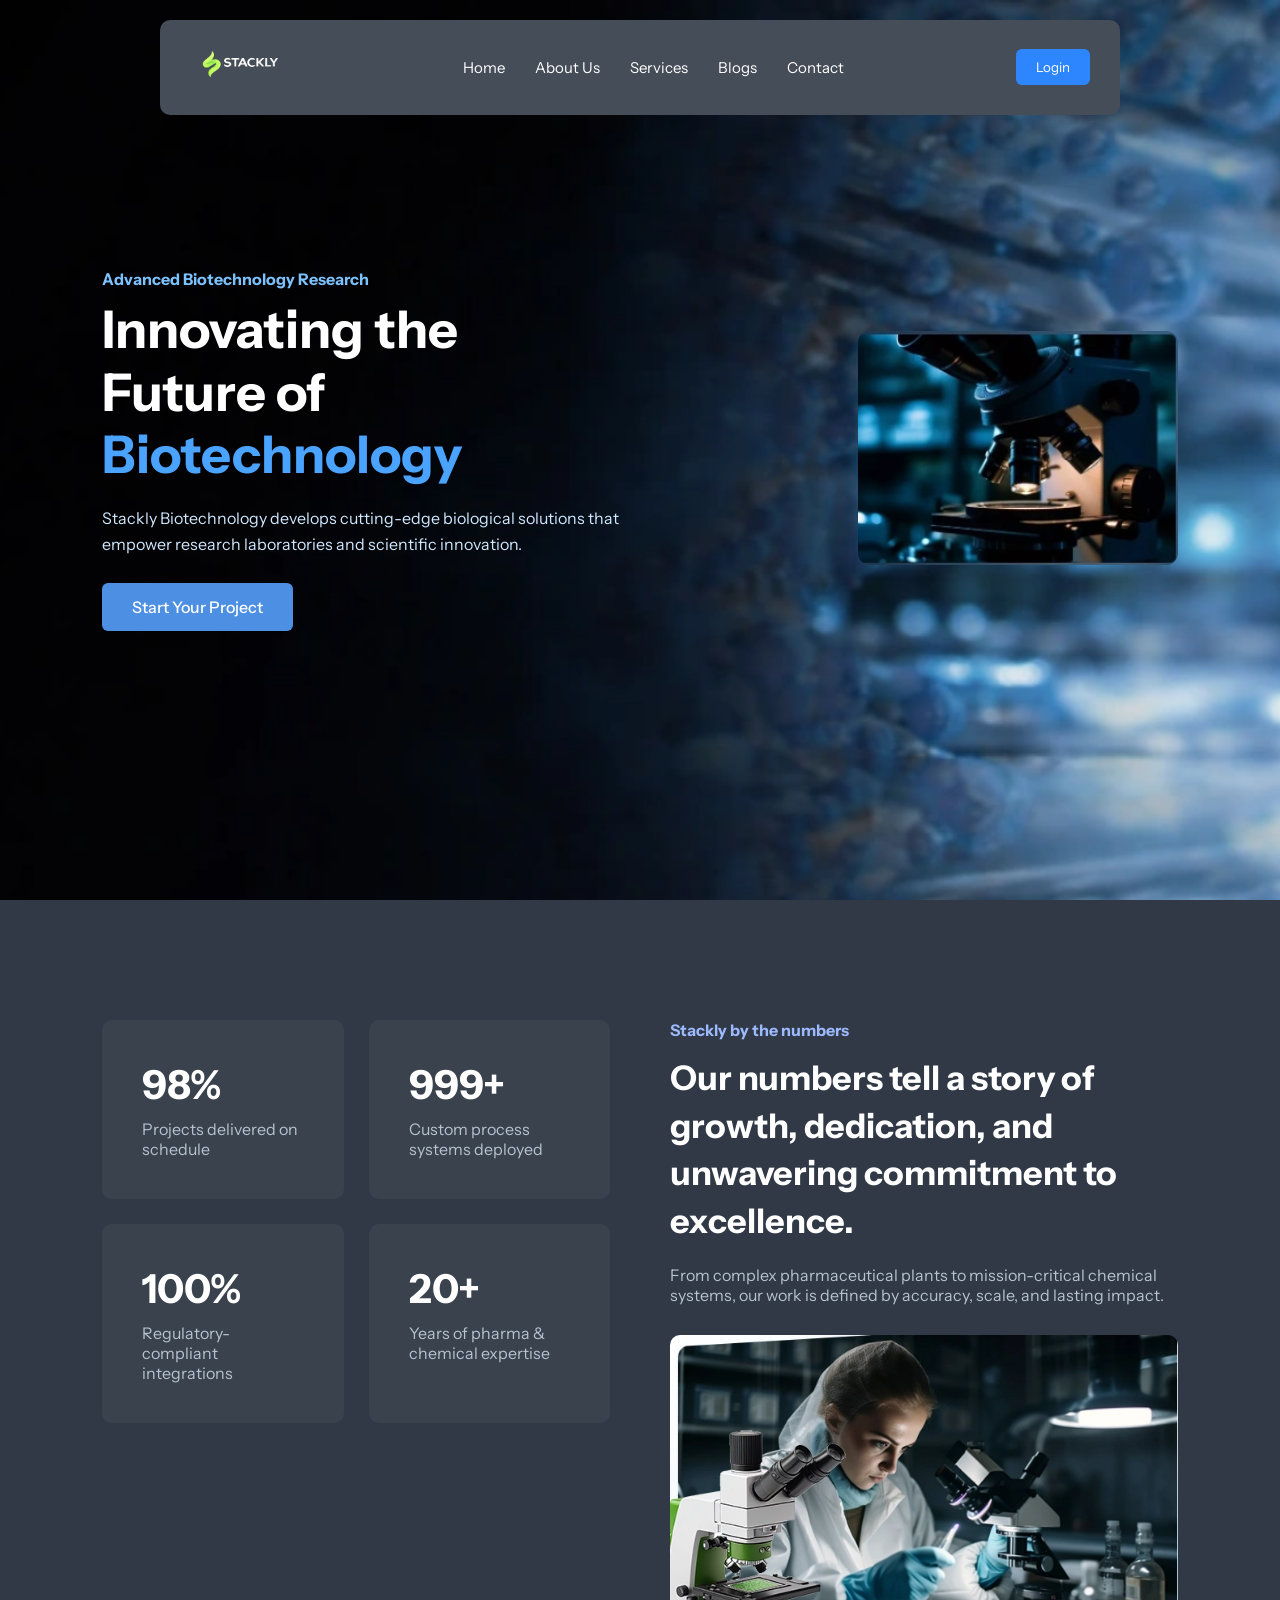
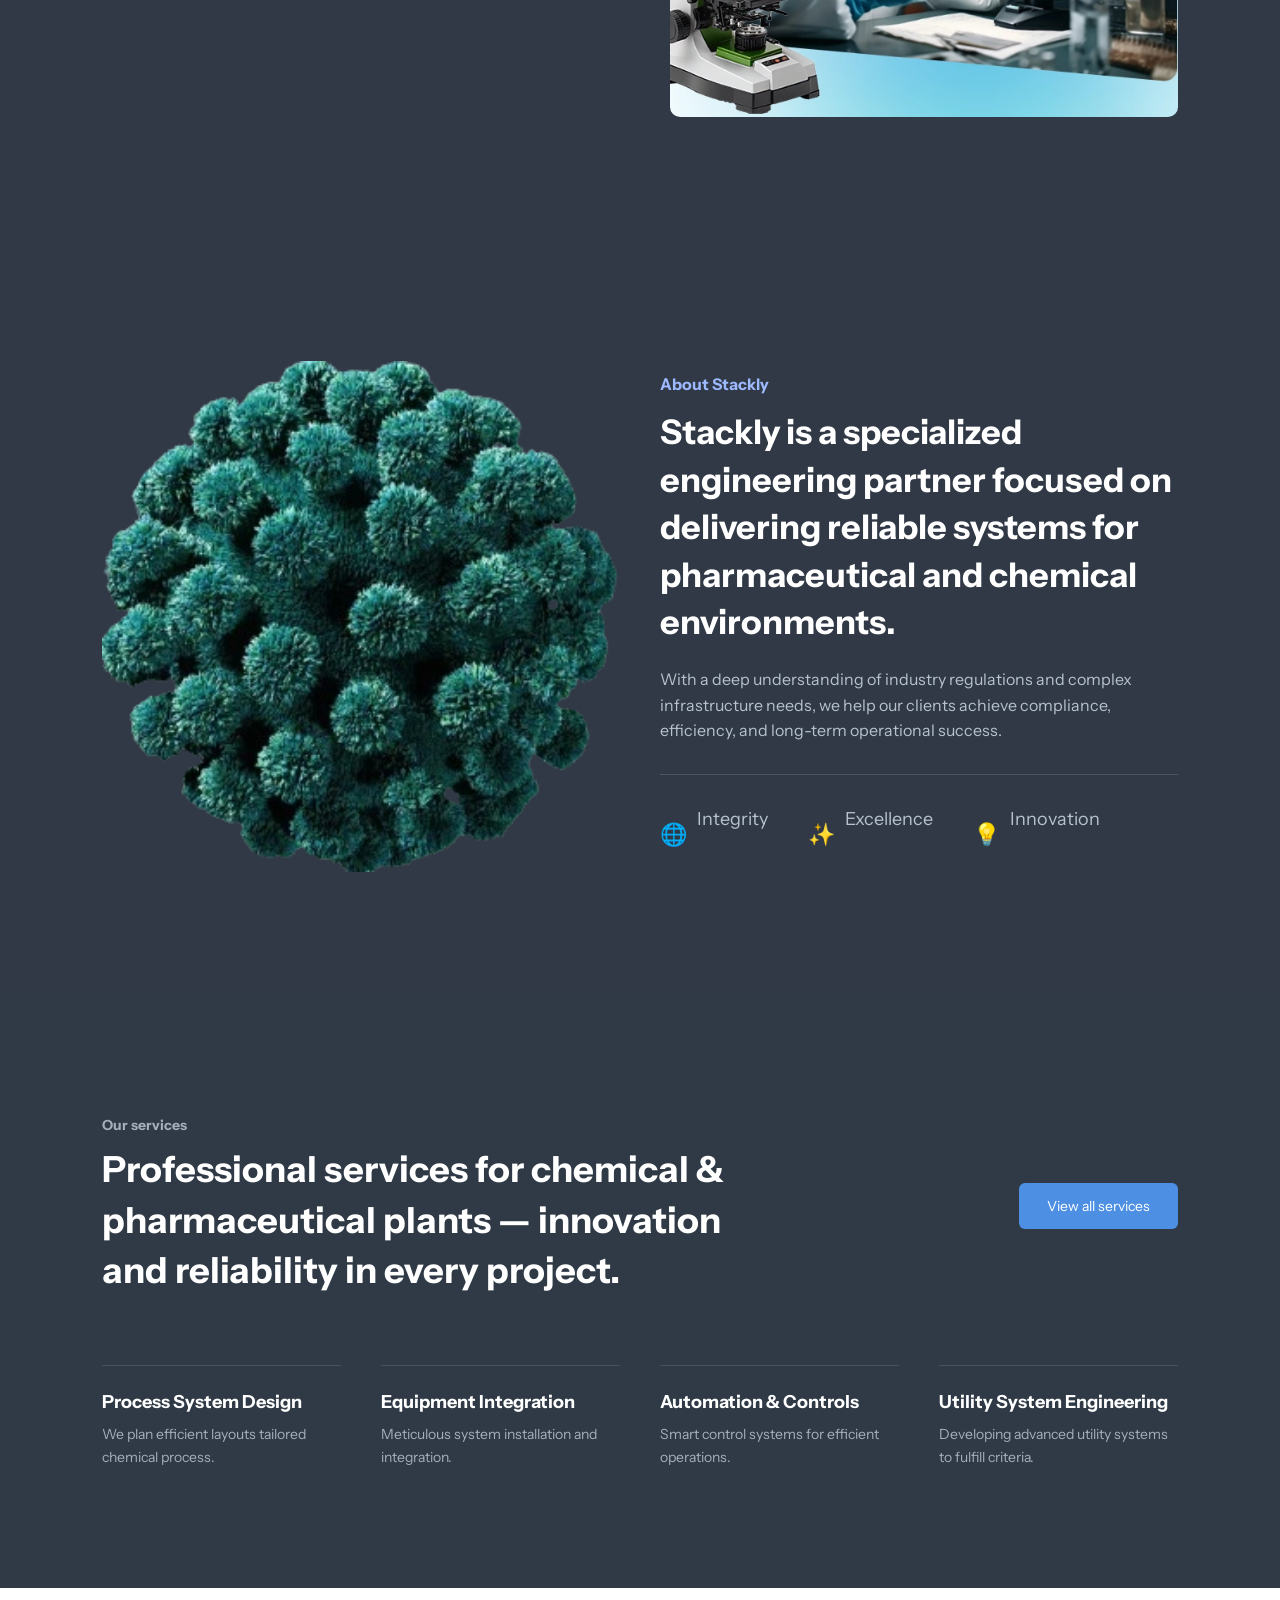
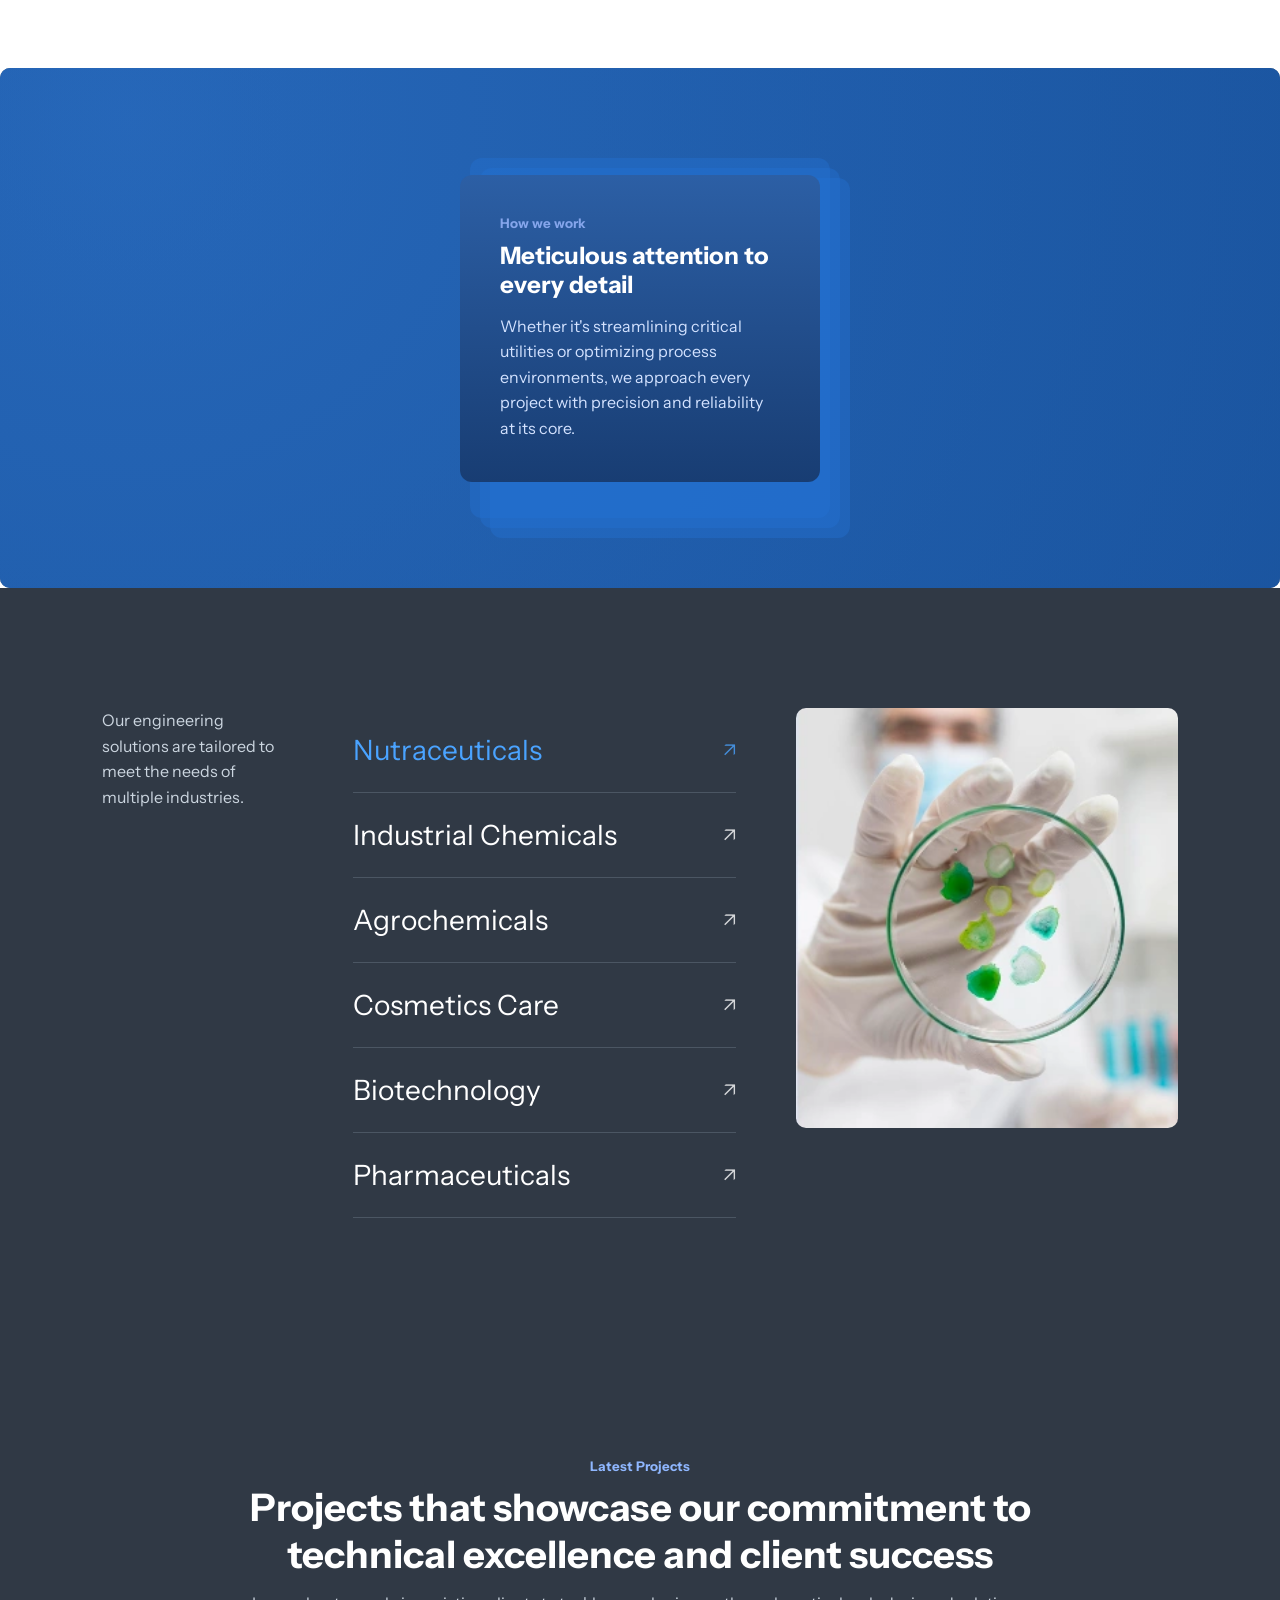
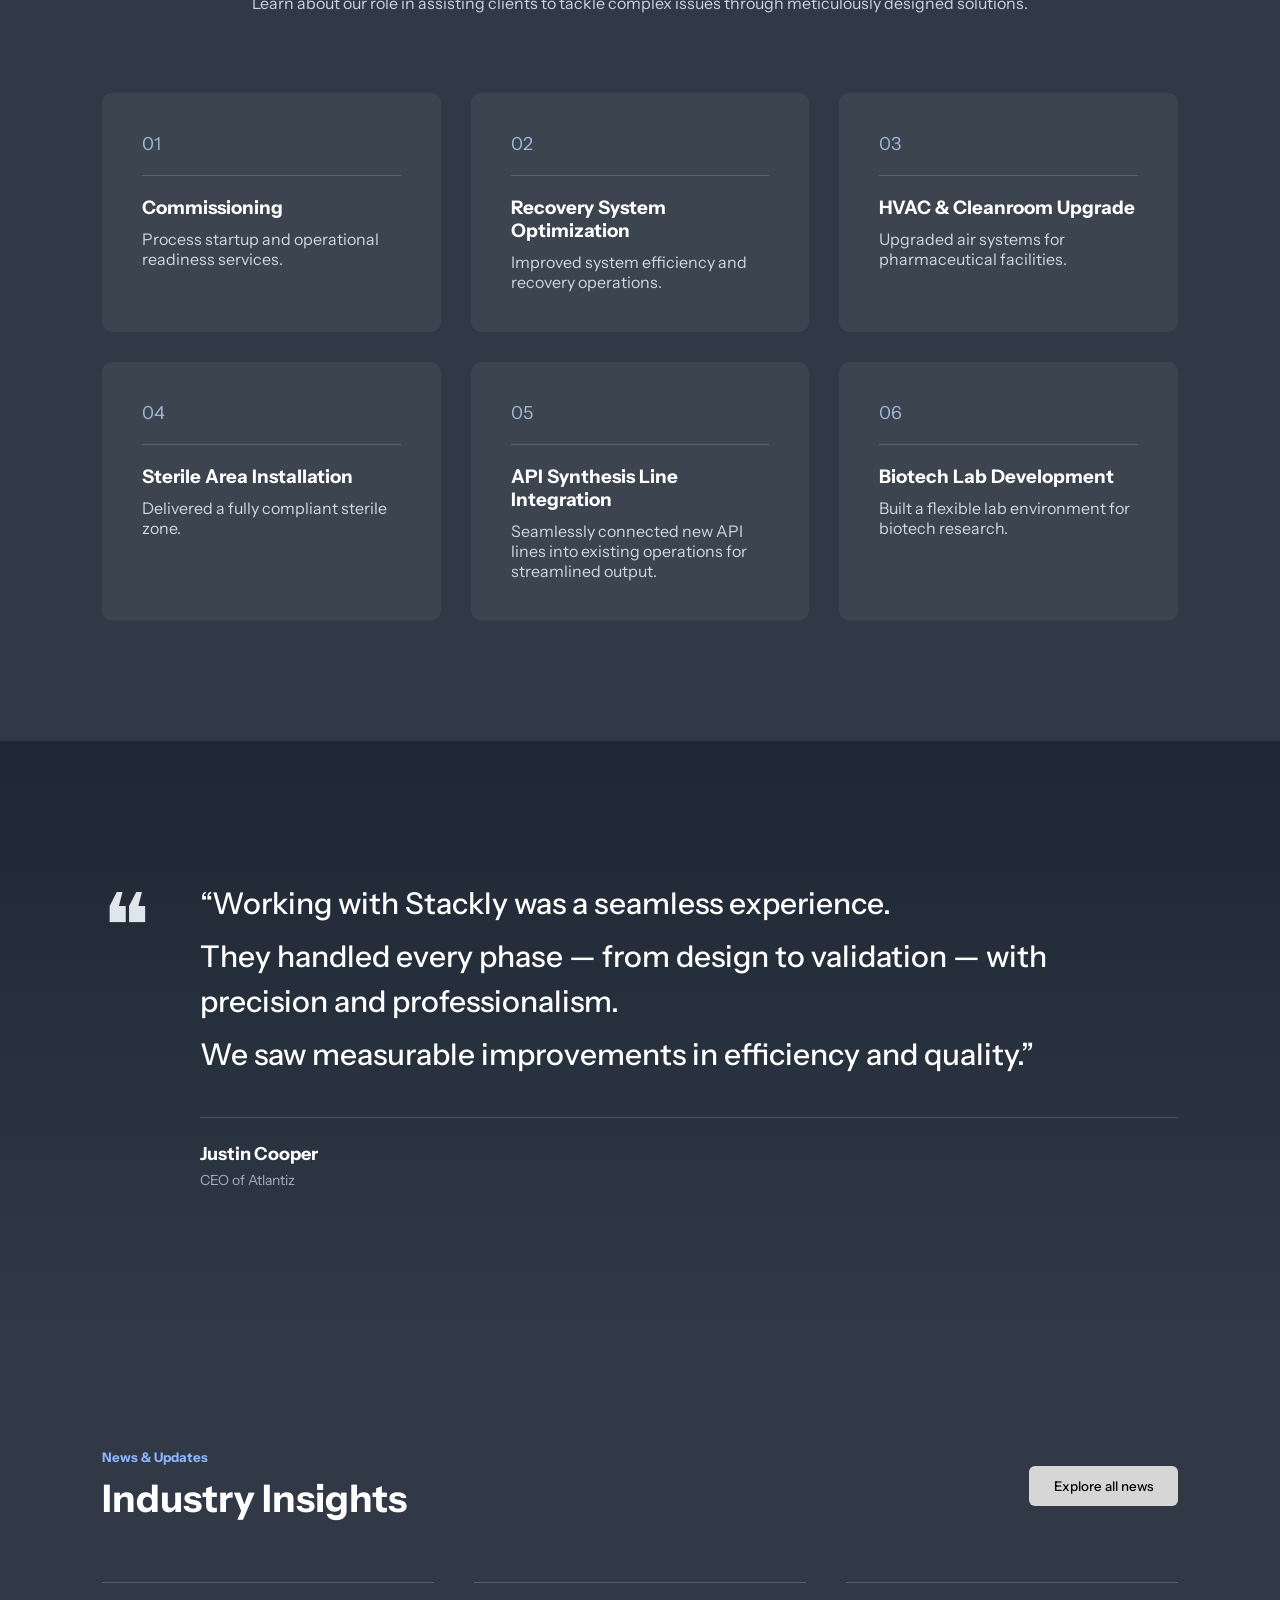
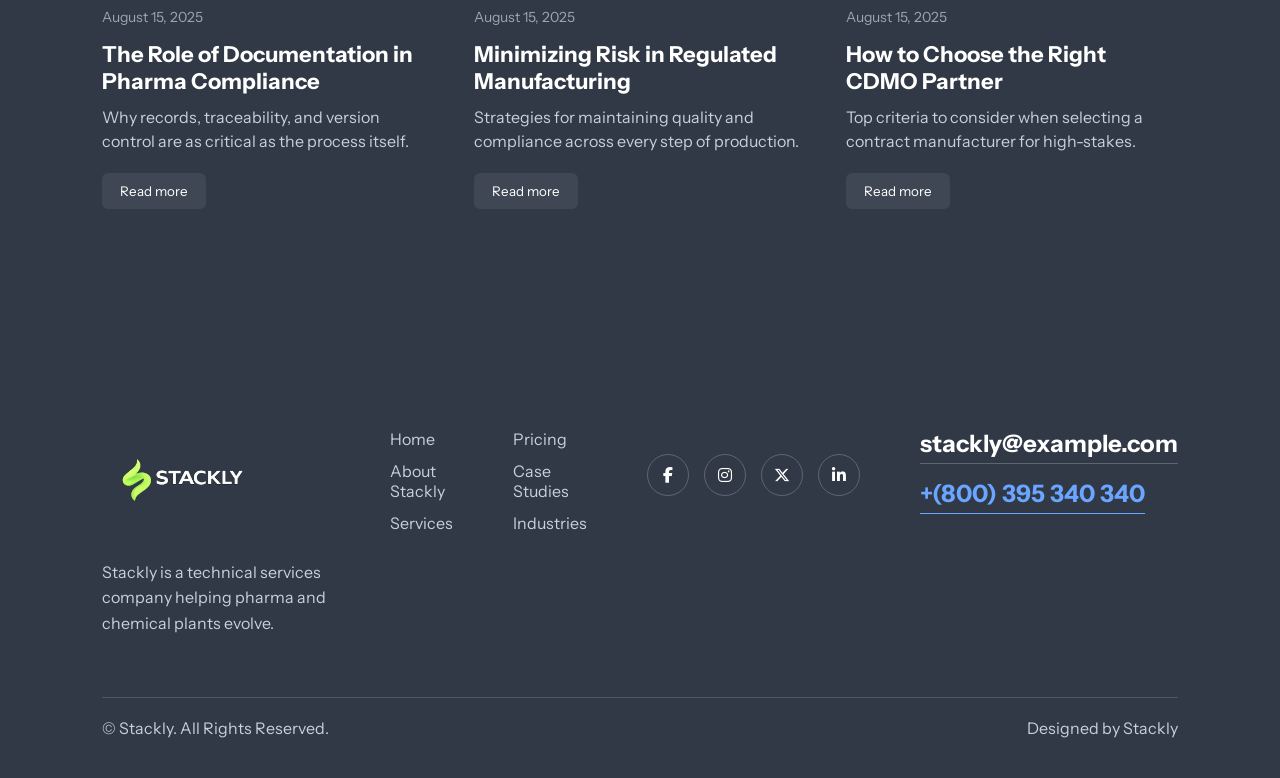
==== index.html @ ab6d6311 "new commit" ====
<!DOCTYPE html>
<html lang="en">

<head>
<meta charset="UTF-8">
<meta name="viewport" content="width=device-width, initial-scale=1.0">

<title>Stackly Biotechnology</title>

<link href="https://fonts.googleapis.com/css2?family=Instrument+Sans:wght@300;400;500;600;700&display=swap" rel="stylesheet">
<link rel="stylesheet" href="https://cdnjs.cloudflare.com/ajax/libs/font-awesome/6.5.1/css/all.min.css">
<link rel="stylesheet" href="style.css">
</head>


<body>


<header class="navbar">
<div class="nav-container">

<div class="logo">
<a href="404.html">
<img src="images/loo.webp" alt="logo">
</a>
</div>



<nav class="nav-links" id="navLinks">

<div class="mobile-top">

<img src="images/loo.webp" class="mobile-logo">

<span class="close-menu" id="closeMenu">✕</span>

</div>

<a href="index.html">Home</a>
<a href="aboutus.html">About Us</a>
<a href="services.html">Services</a>
<a href="blogs.html">Blogs</a>
<a href="contact.html">Contact</a>

<a href="login.html" class="mobile-login">
<button class="mobile-btn">Login</button>
</a>

</nav>


<a href="login.html">
  <button class="login-btn">Login</button>
</a>

<div class="hamburger" id="hamburger">☰</div>

</div>

</header>



<section class="hero">

<div class="hero-left scroll">

<h4>Advanced Biotechnology Research</h4>

<h1>
Innovating the Future of
<span>Biotechnology</span>
</h1>

<p>
Stackly Biotechnology develops cutting-edge biological
solutions that empower research laboratories and
scientific innovation.
</p>

<a href="404.html" class="cta-btn">Start Your Project</a>

</div>



<div class="hero-right scroll">

<img src="images/tube.webp">

</div>

</section>




<section class="stats-section">

<div class="stats-container">

<!-- LEFT CARDS -->

<div class="stats-grid scroll-left">

<div class="stat-card">
<h2>98%</h2>
<p>Projects delivered on schedule</p>
</div>

<div class="stat-card">
<h2>999+</h2>
<p>Custom process systems deployed</p>
</div>

<div class="stat-card">
<h2>100%</h2>
<p>Regulatory-compliant integrations</p>
</div>

<div class="stat-card">
<h2>20+</h2>
<p>Years of pharma & chemical expertise</p>
</div>

</div>



<!-- RIGHT CONTENT -->

<div class="stats-content">

<h4>Stackly by the numbers</h4>

<h2 class="scroll-left">
Our numbers tell a story of growth,
dedication, and unwavering
commitment to excellence.
</h2>

<p class="scroll-left">
From complex pharmaceutical plants to mission-critical chemical systems,
our work is defined by accuracy, scale, and lasting impact.
</p>

<img src="images/jii.webp" class="stats-image scroll-up">

</div>

</div>

</section>



<section class="about-section">

<div class="about-container">

<!-- LEFT IMAGE -->

<div class="about-image scroll-left">
<img src="images/guru-removebg-preview.webp">
</div>


<!-- RIGHT CONTENT -->

<div class="about-content">

<h4 class="scroll-left">About Stackly</h4>

<h2 class="scroll-left">
Stackly is a specialized engineering
partner focused on delivering reliable
systems for pharmaceutical and
chemical environments.
</h2>

<p class="scroll-left">
With a deep understanding of industry regulations and complex
infrastructure needs, we help our clients achieve compliance,
efficiency, and long-term operational success.
</p>

<div class="about-divider scroll-left"></div>


<div class="about-icons scroll-up">

<div class="icon-item">
<span>🌐</span>
<p>Integrity</p>
</div>

<div class="icon-item">
<span>✨</span>
<p>Excellence</p>
</div>

<div class="icon-item">
<span>💡</span>
<p>Innovation</p>
</div>

</div>

</div>

</div>

</section>

<section class="bio-services-section">

<div class="bio-services-container">

<div class="bio-services-header">

<div class="bio-services-title">
<h5>Our services</h5>

<h2>
Professional services for chemical &
pharmaceutical plants — innovation
and reliability in every project.
</h2>
</div>

<button class="bio-services-btn" onclick="window.location.href='404.html'">
View all services
</button>

</div>


<div class="bio-services-grid">

<div class="bio-service-card bio-scroll-left">
<h3>Process System Design</h3>
<p>We plan efficient layouts tailored chemical process.</p>
</div>

<div class="bio-service-card bio-scroll-left">
<h3>Equipment Integration</h3>
<p>Meticulous system installation and integration.</p>
</div>

<div class="bio-service-card bio-scroll-left">
<h3>Automation & Controls</h3>
<p>Smart control systems for efficient operations.</p>
</div>

<div class="bio-service-card bio-scroll-left">
<h3>Utility System Engineering</h3>
<p>Developing advanced utility systems to fulfill criteria.</p>
</div>

</div>

</div>
</section>
<!-- HOW WE WORK -->

<section class="work-section">

<div class="wave"></div>
<div class="wave wave2"></div>

<div class="work-card-wrapper">

<div class="layer layer1"></div>
<div class="layer layer2"></div>
<div class="layer layer3"></div>

<div class="work-card">

<h5>How we work</h5>

<h2>Meticulous attention to every detail</h2>

<p>
Whether it's streamlining critical utilities
or optimizing process environments,
we approach every project with precision
and reliability at its core.
</p>

</div>

</div>

</section>

<section class="industry-section">

<div class="industry-container">

<!-- LEFT TEXT -->

<div class="industry-left">
<p>
Our engineering solutions are
tailored to meet the needs of
multiple industries.
</p>
</div>


<!-- CENTER LIST -->

<div class="industry-list">

<div class="industry-item active" data-img="img1">

<span class="industry-name">Nutraceuticals</span>
<span class="arrow">↗</span>

</div>


<div class="industry-item" data-img="img2">

<span class="industry-name">Industrial Chemicals</span>
<span class="arrow">↗</span>

</div>


<div class="industry-item" data-img="img3">

<span class="industry-name">Agrochemicals</span>
<span class="arrow">↗</span>

</div>


<div class="industry-item" data-img="img4">

<span class="industry-name">Cosmetics Care</span>
<span class="arrow">↗</span>

</div>


<div class="industry-item" data-img="img5">

<span class="industry-name">Biotechnology</span>
<span class="arrow">↗</span>

</div>


<div class="industry-item" data-img="img6">

<span class="industry-name">Pharmaceuticals</span>
<span class="arrow">↗</span>

</div>

</div>


<!-- RIGHT IMAGE -->

<div class="industry-image">

<img src="images/b1 (1).webp" id="img1" class="active">
<img src="images/b1 (2).webp" id="img2">
<img src="images/b1 (3).webp" id="img3">
<img src="images/b1 (4).webp" id="img4">
<img src="images/b1 (5).webp" id="img5">
<img src="images/b1 (6).webp" id="img6">

</div>

</div>

</section>


<section class="projects-section">

<div class="projects-header">

<h5>Latest Projects</h5>

<h2>
Projects that showcase our commitment
to technical excellence and client success
</h2>

<p>
Learn about our role in assisting clients to tackle complex issues
through meticulously designed solutions.
</p>

</div>


<div class="projects-grid">

<div class="project-card project-scroll project1">

<span class="project-number">01</span>
<div class="line"></div>

<h3>Commissioning</h3>
<p>Process startup and operational readiness services.</p>

</div>


<div class="project-card project-scroll project2">

<span class="project-number">02</span>
<div class="line"></div>

<h3>Recovery System Optimization</h3>
<p>Improved system efficiency and recovery operations.</p>

</div>


<div class="project-card project-scroll project3">

<span class="project-number">03</span>
<div class="line"></div>

<h3>HVAC & Cleanroom Upgrade</h3>
<p>Upgraded air systems for pharmaceutical facilities.</p>

</div>


<div class="project-card project-scroll project4">

<span class="project-number">04</span>
<div class="line"></div>

<h3>Sterile Area Installation</h3>
<p>Delivered a fully compliant sterile zone.</p>

</div>


<div class="project-card project-scroll project5">

<span class="project-number">05</span>
<div class="line"></div>

<h3>API Synthesis Line Integration</h3>

<p>
Seamlessly connected new API lines into
existing operations for streamlined output.
</p>

</div>


<div class="project-card project-scroll project6">

<span class="project-number">06</span>
<div class="line"></div>

<h3>Biotech Lab Development</h3>

<p>Built a flexible lab environment for biotech research.</p>

</div>

</div>

</section>

<section class="bio-testimonial-area">

<div class="bio-testimonial-wrapper">

<div class="bio-quote-mark">
❝
</div>

<div class="bio-testimonial-body">

<p class="bio-testimonial-message">

<span class="bio-line">
“Working with Stackly was a seamless experience.
</span>

<span class="bio-line">
They handled every phase — from design to validation — with precision and professionalism.
</span>

<span class="bio-line">
We saw measurable improvements in efficiency and quality.”
</span>

</p>

<div class="bio-divider-line"></div>

<div class="bio-client-info">

<h3>Justin Cooper</h3>
<p>CEO of Atlantiz</p>

</div>

</div>

</div>

</section>

<section class="insights-section">

<div class="insights-header">

<div class="insights-title">

<h5>News & Updates</h5>
<h2>Industry Insights</h2>

</div>

<button class="explore-btn" onclick="window.location.href='404.html'">
Explore all news
</button>

</div>


<div class="insights-grid">

<!-- CARD 1 -->

<div class="insight-card insight-scroll">

<p class="date">August 15, 2025</p>

<h3>The Role of Documentation in Pharma Compliance</h3>

<p class="desc">
Why records, traceability, and version control are
as critical as the process itself.
</p>

<button class="read-btn" onclick="window.location.href='404.html'">
Read more
</button>

</div>



<!-- CARD 2 -->

<div class="insight-card insight-scroll">

<p class="date">August 15, 2025</p>

<h3>Minimizing Risk in Regulated Manufacturing</h3>

<p class="desc">
Strategies for maintaining quality and compliance
across every step of production.
</p>

<button class="read-btn" onclick="window.location.href='404.html'">
Read more
</button>

</div>



<!-- CARD 3 -->

<div class="insight-card insight-scroll">

<p class="date">August 15, 2025</p>

<h3>How to Choose the Right CDMO Partner</h3>

<p class="desc">
Top criteria to consider when selecting a contract
manufacturer for high-stakes.
</p>


<button class="read-btn" onclick="window.location.href='404.html'">
Read more
</button>

</div>

</div>

</section>




<footer class="footer scroll-footer">

<div class="footer-container">

<!-- LEFT SECTION -->

<div class="footer-left">

<a href="index.html">
<img src="images/loo.webp" class="footer-logo" alt="logo">
</a>

<p>
Stackly is a technical services company helping pharma
and chemical plants evolve.
</p>

</div>


<!-- MIDDLE LINKS -->

<div class="footer-links">

<div class="footer-col">

<a href="index.html">Home</a>
<a href="aboutus.html">About Stackly</a>
<a href="services.html">Services</a>

</div>


<div class="footer-col">

<a href="404.html">Pricing</a>
<a href="404.html">Case Studies</a>
<a href="404.html">Industries</a>

</div>

<div class="footer-social">

<a href="404.html" class="social-icon">
<i class="fa-brands fa-facebook-f"></i>
</a>

<a href="404.html" class="social-icon">
<i class="fa-brands fa-instagram"></i>
</a>

<a href="404.html" class="social-icon">
<i class="fa-brands fa-x-twitter"></i>
</a>

<a href="404.html" class="social-icon">
<i class="fa-brands fa-linkedin-in"></i>
</a>

</div>

</div>



<!-- RIGHT CONTACT -->

<div class="footer-contact">

<h3>stackly@example.com</h3>

<h2>+(800) 395 340 340</h2>

</div>

</div>



<div class="footer-bottom">

<p>© Stackly. All Rights Reserved.</p>

<p>Designed by Stackly</p>

</div>

</footer>


<script>

    

const footer = document.querySelector(".scroll-footer");

function revealFooter(){

const elementTop = footer.getBoundingClientRect().top;
const screenHeight = window.innerHeight;

if(elementTop < screenHeight - 100){

footer.classList.add("show");

}

}

window.addEventListener("scroll", revealFooter);
revealFooter();

</script>
<script src="main.js"></script>

<!-- Scroll To Top Button -->
<button id="scrollTopBtn">
↑
</button>

<script>

    

let scrollBtn = document.getElementById("scrollTopBtn");

window.onscroll = function() {

if (document.body.scrollTop > 200 || document.documentElement.scrollTop > 200) {
scrollBtn.style.display = "flex";
} else {
scrollBtn.style.display = "none";
}

};

scrollBtn.onclick = function() {

window.scrollTo({
top: 0,
behavior: "smooth"
});

};


    </script>

</body>
</html>
---- style.css ----
*{
margin:0;
padding:0;
box-sizing:border-box;
font-family:"Instrument Sans",sans-serif;
}

body{
overflow-x:hidden;
}


/* NAVBAR */

.navbar{
position:fixed;
width:100%;
top:0;
z-index:1000;

display:flex;
justify-content:center;
padding:20px 0;
}

.nav-container{

width:75%;
background:#454d58;

display:grid;
grid-template-columns:auto 1fr auto auto;

align-items:center;

padding:12px 30px;
border-radius:10px;
}


/* LOGO */

.logo img{
height:35px;
}


/* CENTER NAV */

.nav-links{

display:flex;
justify-content:center;
gap:30px;

}

.nav-links a{
color:white;
text-decoration:none;
font-size:15px;
}


/* LOGIN BUTTON */

.login-btn{

padding:10px 20px;
background:#2e86ff;
color:white;

border:none;
border-radius:6px;
cursor:pointer;

}


/* HAMBURGER */

.hamburger{
display:none;
font-size:26px;
color:white;
cursor:pointer;
}


/* MOBILE TOP */

.mobile-top{
display:none;
}



/* HERO */

.hero{

height:100vh;
display:flex;
align-items:center;
justify-content:space-between;

padding:0 8%;

position:relative;
overflow:hidden;

}


/* MOVING BACKGROUND */

.hero::before{

content:"";

position:absolute;
top:0;
left:0;

width:120%;
height:120%;

background-image:url("images/micor.webp");
background-size:cover;
background-position:center;

z-index:-1;

animation:waterMove 12s linear infinite;

}


/* BACKGROUND ANIMATION */

@keyframes waterMove{

0%{
transform:scale(1) translate(0,0);
}

25%{
transform:scale(1.05) translate(-30px,-20px);
}

50%{
transform:scale(1.1) translate(-60px,-40px);
}

75%{
transform:scale(1.05) translate(-30px,-20px);
}

100%{
transform:scale(1) translate(0,0);
}

}



/* HERO TEXT */

.hero-left{
max-width:520px;
z-index:2;
}

.hero-left h4{
color:#7cc2ff;
margin-bottom:10px;
}

.hero-left h1{
font-size:52px;
line-height:1.2;
margin-bottom:20px;
color:white;
}

.hero-left span{
color:#4aa3ff;
}

.hero-left p{
color:#cfe8ff;
line-height:1.6;
margin-bottom:25px;
}



/* BUTTON */

.cta-btn{
padding:14px 26px;
border:none;
border-radius:6px;

background:#2e86ff;
color:white;

cursor:pointer;
}



/* HERO IMAGE */

.hero-right img{
width:320px;
border-radius:12px;
z-index:2;
}



/* MOBILE */

@media(max-width:768px){

.login-btn{
display:none;
}

.hamburger{
display:block;
justify-self:end;
}

/* MOBILE MENU */


.nav-links{

position:fixed;
top:0;
left:-100%;

width:100%;
height:100vh;

background:#454d58;

display:flex;
flex-direction:column;

align-items:flex-start;
justify-content:flex-start;

padding:30px;

gap:20px;

transition:0.4s;

}

.nav-links.active{
left:0;
}



.mobile-top{
display:flex;
align-items:center;
justify-content:space-between;

width:100%;

margin-bottom:40px;
}

.mobile-logo{
height:30px;
}

.close-menu{
font-size:26px;
cursor:pointer;
color:white;
}

.nav-links a{
font-size:18px;
}



.hero{
flex-direction:column;
padding-top:120px;
}

.hero-left h1{
font-size:34px;
}

.hero-right{
margin-top:40px;
}

}



/* SCROLL ANIMATION */

.scroll{
opacity:0;
transform:translateY(60px);
transition:1s;
}

.scroll.show{
opacity:1;
transform:translateY(0);
}



/* SECTION */

.stats-section{
background:#303945;
padding:120px 8%;
color:white;
}

/* LAYOUT */

.stats-container{
display:flex;
gap:60px;
align-items:flex-start;
}


/* LEFT GRID */

.stats-grid{
display:grid;
grid-template-columns:repeat(2,1fr);
gap:25px;
flex:1;
}

/* CARDS */

.stat-card{
background:#3a434d;
padding:40px;
border-radius:10px;
}

.stat-card h2{
font-size:40px;
margin-bottom:10px;
}

.stat-card p{
color:#b6c2ce;
}


/* RIGHT CONTENT */

.stats-content{
flex:1;
}

.stats-content h4{
color:#9db9ff;
margin-bottom:15px;
}

.stats-content h2{
font-size:34px;
line-height:1.4;
margin-bottom:20px;
}

.stats-content p{
color:#b6c2ce;
margin-bottom:30px;
}

.stats-image{
width:100%;
border-radius:10px;
}



/* SCROLL ANIMATION */

.scroll-left{
opacity:0;
transform:translateX(-60px);
transition:1s ease;
}

.scroll-up{
opacity:0;
transform:translateY(60px);
transition:1s ease;
}

.show{
opacity:1;
transform:translate(0,0);
}



/* MOBILE */

@media(max-width:768px){

.stats-container{
flex-direction:column;
}

.stats-grid{
grid-template-columns:1fr;
}

.stats-content{
text-align:left;
}

.stats-content h2{
font-size:26px;
}

}



/* ABOUT SECTION */

.about-section{
background:#303945;
padding:120px 8%;
color:white;
}

.about-container{
display:flex;
align-items:center;
gap:60px;
}


/* IMAGE */

.about-image{
flex:1;
}

.about-image img{
width:100%;
border-radius:8px;
}


/* CONTENT */

.about-content{
flex:1;
}

.about-content h4{
color:#9db9ff;
margin-bottom:15px;
}

.about-content h2{
font-size:34px;
line-height:1.4;
margin-bottom:20px;
}

.about-content p{
color:#b6c2ce;
line-height:1.6;
margin-bottom:30px;
}


/* DIVIDER */

.about-divider{
height:1px;
background:#4a5663;
margin:30px 0;
}


/* ICON ROW */

.about-icons{
display:flex;
gap:40px;
}

.icon-item{
display:flex;
align-items:center;
gap:10px;
font-size:18px;
color:white;
}

.icon-item span{
font-size:22px;
}


/* SCROLL ANIMATIONS */

.scroll-left{
opacity:0;
transform:translateX(-60px);
transition:1s ease;
}

.scroll-up{
opacity:0;
transform:translateY(60px);
transition:1s ease;
}

.show{
opacity:1;
transform:translate(0,0);
}


/* MOBILE */

@media(max-width:768px){

.about-container{
flex-direction:column;
}

.about-content{
text-align:left;
}

.about-content h2{
font-size:26px;
}

.about-icons{
flex-direction:column;
gap:20px;
}

}


.bio-services-section{
padding:120px 8%;
background:#2f3a46;
color:#ffffff;
}

.bio-services-container{
max-width:1400px;
margin:auto;
}

/* header */

.bio-services-header{
display:flex;
justify-content:space-between;
align-items:center;
margin-bottom:70px;
gap:40px;
}

/* title */

.bio-services-title h5{
color:#a5afba;
margin-bottom:10px;
font-size:14px;
}

.bio-services-title h2{
font-size:36px;
line-height:1.4;
max-width:650px;
}

/* button */

.bio-services-btn{
background:#4c8fe3;
color:white;
border:none;
padding:14px 28px;
border-radius:6px;
cursor:pointer;
font-size:14px;
transition:0.3s;
}

.bio-services-btn:hover{
background:#3b78d1;
}

/* grid */

.bio-services-grid{
display:grid;
grid-template-columns:repeat(4,1fr);
gap:40px;
}

/* card */

.bio-service-card{
border-top:1px solid #46515d;
padding-top:25px;
transition:0.3s;
}

.bio-service-card h3{
font-size:18px;
margin-bottom:10px;
}

.bio-service-card p{
color:#a5afba;
font-size:14px;
line-height:1.6;
}

.bio-service-card:hover{
transform:translateY(-5px);
}


/* ============================= */
/* TABLET */
/* ============================= */

@media (max-width:1024px){

.bio-services-header{
flex-direction:column;
align-items:flex-start;
gap:25px;
}

.bio-services-title h2{
font-size:30px;
max-width:100%;
}

.bio-services-grid{
grid-template-columns:repeat(2,1fr);
gap:35px;
}

}


/* ============================= */
/* MOBILE */
/* ============================= */

@media (max-width:768px){

.bio-services-section{
padding:80px 6%;
}

.bio-services-title h2{
font-size:26px;
line-height:1.4;
}

.bio-services-btn{
width:100%;
text-align:center;
}

.bio-services-grid{
grid-template-columns:1fr;
gap:30px;
}

}


/* ============================= */
/* SMALL MOBILE */
/* ============================= */

@media (max-width:480px){

.bio-services-title h2{
font-size:22px;
}

.bio-service-card h3{
font-size:16px;
}

.bio-service-card p{
font-size:13px;
}

}


/* HOW WE WORK */

.work-section{

margin-top:80px;

background:url("images/work-bg.jpg");
background-size:cover;
background-position:center;

border-radius:10px;

height:420px;

display:flex;
align-items:center;
justify-content:center;
}


.work-card{

background:rgba(30,50,80,0.85);

padding:40px;
border-radius:10px;

max-width:420px;
text-align:left;

backdrop-filter:blur(6px);

}

.work-card h5{
color:#9db9ff;
margin-bottom:10px;
}

.work-card h2{
margin-bottom:15px;
}

.work-card p{
color:#d0d9e2;
}


/* SCROLL ANIMATION */

.scroll-left{
opacity:0;
transform:translateX(-60px);
transition:1s;
}

.scroll-up{
opacity:0;
transform:translateY(60px);
transition:1s;
}

.show{
opacity:1;
transform:translate(0,0);
}



/* MOBILE */

@media(max-width:1024px){

.services-grid{
grid-template-columns:repeat(2,1fr);
}

}


@media(max-width:768px){

.services-header{
flex-direction:column;
align-items:flex-start;
gap:20px;
}

.services-title h2{
font-size:26px;
}

.services-grid{
grid-template-columns:1fr;
gap:30px;
}

.work-section{
height:auto;
padding:80px 20px;
}

.work-card{
max-width:100%;
}

}


/* SECTION */

.work-section{
position:relative;
height:520px;
background:#303945;
overflow:hidden;

display:flex;
align-items:center;
justify-content:center;
border-radius:10px;
}


/* WAVES */

.wave{
position:absolute;
width:200%;
height:200%;

background:radial-gradient(circle at 30% 30%, #2471d2, #0e4fa3);

opacity:0.7;

animation:waveMove 10s linear infinite;

top:-50%;
left:-50%;
}

.wave2{
animation-duration:14s;
opacity:0.4;
}


/* WAVE ANIMATION */

@keyframes waveMove{

0%{
transform:translateX(0) translateY(0) rotate(0deg);
}

50%{
transform:translateX(-100px) translateY(-60px) rotate(5deg);
}

100%{
transform:translateX(0) translateY(0) rotate(0deg);
}

}


/* CARD WRAPPER */

.work-card-wrapper{
position:relative;
z-index:2;
display:flex;
align-items:center;
justify-content:center;
}


/* LAYERS */

.layer{
position:absolute;
width:360px;
height:360px;

border-radius:12px;

background:#2471d2;
opacity:0.4;
}

.layer1{ transform:translate(30px,30px); }
.layer2{ transform:translate(20px,20px); }
.layer3{ transform:translate(10px,10px); }


/* CARD */

.work-card{

position:relative;

background:linear-gradient(180deg,#2c5fa5,#183d73);

padding:40px;
border-radius:12px;

max-width:360px;
color:white;
}

.work-card h5{
margin-bottom:10px;
opacity:0.8;
}

.work-card h2{
margin-bottom:15px;
}

.work-card p{
color:#d3e2ff;
line-height:1.6;
}


/* MOBILE */

@media(max-width:768px){

.work-section{
height:auto;
padding:80px 20px;
}

.layer{
display:none;
}

.work-card{
max-width:100%;
}

}



.industry-section{
background:#303945;
padding:120px 8%;
color:white;
}


/* LAYOUT */

.industry-container{
display:grid;
grid-template-columns:1fr 2fr 2fr;
gap:60px;
align-items:start;
}


/* LEFT TEXT */

.industry-left p{
color:#cbd5df;
line-height:1.6;
max-width:200px;
}


/* LIST */

.industry-list{
width:100%;
}


/* ITEM */

.industry-item{

display:flex;
justify-content:space-between;
align-items:center;

padding:25px 0;

border-bottom:1px solid #4b5663;

font-size:28px;

cursor:pointer;

transition:0.3s;

}

.industry-item:hover{
color:#4aa3ff;
}

.industry-item.active{
color:#4aa3ff;
}


/* ARROW */

.arrow{
font-size:20px;
opacity:0.8;
}


/* IMAGE */

.industry-image{
position:relative;
height:420px;
}

.industry-image img{

position:absolute;
width:100%;
height:100%;

object-fit:cover;

border-radius:10px;

opacity:0;

transition:0.5s;

}

.industry-image img.active{
opacity:1;
}



/* MOBILE */

@media(max-width:768px){

.industry-container{
grid-template-columns:1fr;
}

.industry-left{
margin-bottom:40px;
}

.industry-item{
font-size:20px;
}

.industry-image{
height:260px;
margin-top:40px;
}

}




.projects-section{
background:#303945;
padding:120px 8%;
color:white;
}


/* HEADER */

.projects-header{
text-align:center;
max-width:800px;
margin:auto;
margin-bottom:80px;
}

.projects-header h5{
color:#8fb7ff;
margin-bottom:10px;
}

.projects-header h2{
font-size:38px;
margin-bottom:15px;
}

.projects-header p{
color:#cbd5df;
}


/* GRID */

.projects-grid{
display:grid;
grid-template-columns:repeat(3,1fr);
gap:30px;
}


/* CARD */

.project-card{

background:#3b444f;

padding:40px;

border-radius:10px;

position:relative;

transition:0.4s;

cursor:pointer;

overflow:hidden;

}


.project-number{
color:#9fb7d9;
font-size:18px;
}


.line{
height:1px;
background:#5a6470;
margin:20px 0;
}


.project-card h3{
margin-bottom:10px;
}

.project-card p{
color:#cfd8e3;
}


/* IMAGE HOVER */

.image-hover{

background-size:cover;
background-position:center;

}

.image-hover::before{

content:"";

position:absolute;

inset:0;

background:rgba(0,0,0,0.45);

opacity:0;

transition:0.4s;

}


.image-hover:hover::before{
opacity:1;
}


.image-hover:hover{
transform:translateY(-8px);
background-size:110%;
}



/* SCROLL ANIMATION */

.project-scroll{
opacity:0;
transform:translateY(50px);
transition:0.8s;
}

.project-scroll.project-show{
opacity:1;
transform:translateY(0);
}



/* RESPONSIVE */

@media(max-width:900px){

.projects-grid{
grid-template-columns:repeat(2,1fr);
}

}

@media(max-width:600px){

.projects-grid{
grid-template-columns:1fr;
}

.projects-header h2{
font-size:26px;
}

}


/* IMAGE HOVER FOR EACH CARD */

.project-card::before{
content:"";
position:absolute;
inset:0;
background:rgba(0,0,0,0.5);
opacity:0;
transition:0.4s;
}

.project-card:hover::before{
opacity:1;
}

/* Hover animation */

.project-card:hover{
transform:translateY(-8px);
background-size:110%;
background-position:center;
background-repeat:no-repeat;
}

/* Images for each card */

.project1:hover{
background-image:url("images/b1\ \(7\).webp");
}

.project2:hover{
background-image:url("images/b1\ \(8\).webp");
}

.project3:hover{
background-image:url("images/b1\ \(9\).webp");
}

.project4:hover{
background-image:url("images/b1\ \(10\).webp");
}

.project5:hover{
background-image:url("images/b1\ \(11\).webp");
}

.project6:hover{
background-image:url("images/b1\ \(12\).webp");
}

/* keep text above image */

.project-card *{
position:relative;
z-index:2;
}


.bio-testimonial-area{
padding:140px 8%;
background:linear-gradient(to bottom,#1e2733,#2f3a46);
color:white;
}

.bio-testimonial-wrapper{
max-width:1100px;
margin:auto;
display:flex;
gap:50px;
align-items:flex-start;
}

/* quote icon */

.bio-quote-mark{
font-size:90px;
color:#dfe5ec;
line-height:1;
}

/* content */

.bio-testimonial-body{
flex:1;
}

/* text */

.bio-testimonial-message{
font-size:30px;
line-height:1.5;
font-weight:500;
margin-bottom:40px;
}

.bio-line{
display:block;
margin-bottom:8px;
}

/* divider */

.bio-divider-line{
width:100%;
height:1px;
background:#46515d;
margin-bottom:25px;
}

/* author */

.bio-client-info h3{
font-size:18px;
margin-bottom:6px;
}

.bio-client-info p{
color:#a5afba;
font-size:14px;
}


@media(max-width:600px){

.bio-testimonial-area{
padding:100px 6%;
}

.bio-testimonial-message{
font-size:20px;
line-height:1.6;
}

.bio-quote-mark{
font-size:60px;
}

.bio-client-info h3{
font-size:16px;
}

}


.bio-line{
opacity:0;
transform:translateY(40px);
transition:0.6s ease;
}

.bio-line.bio-show{
opacity:1;
transform:translateY(0);
}


.insights-section{

background:#303945;
padding:120px 8%;
color:white;

}


/* HEADER */

.insights-header{

display:flex;
justify-content:space-between;
align-items:center;

margin-bottom:60px;

}

.insights-title h5{

color:#8fb7ff;
margin-bottom:10px;

}

.insights-title h2{

font-size:38px;

}


/* EXPLORE BUTTON */

.explore-btn{

background:#d6d6d6;
border:none;

padding:12px 25px;

border-radius:6px;

cursor:pointer;

font-weight:500;

}



/* GRID */

.insights-grid{

display:grid;
grid-template-columns:repeat(3,1fr);

gap:40px;

}



/* CARD */

.insight-card{

border-top:1px solid #56606c;

padding-top:25px;

transition:0.3s;

cursor:pointer;

}



/* DATE */

.date{

color:#9aa6b2;
font-size:14px;
margin-bottom:15px;

}


/* TITLE */

.insight-card h3{

font-size:22px;
margin-bottom:10px;

}


/* DESCRIPTION */

.desc{

color:#c7d0db;
line-height:1.5;

margin-bottom:20px;

}



/* BUTTON */

.read-btn{

background:#3e4753;
border:none;

padding:10px 18px;

border-radius:6px;

color:white;

cursor:pointer;

}



/* HOVER */

.insight-card:hover{

transform:translateY(-6px);

}

.read-btn:hover{

background:#4a5664;

}



/* SCROLL ANIMATION */

.insight-scroll{

opacity:0;
transform:translateY(40px);
transition:0.8s;

}

.insight-scroll.show{

opacity:1;
transform:translateY(0);

}



/* MOBILE */

@media(max-width:900px){

.insights-grid{

grid-template-columns:1fr 1fr;

}

}


@media(max-width:600px){

.insights-grid{

grid-template-columns:1fr;

}

.insights-header{

flex-direction:column;
align-items:flex-start;
gap:20px;

}

.insights-title h2{

font-size:28px;

}

}







/* CTA SECTION */

.cta-section{

width:100%;
margin-top:120px;

}

.cta-container{

display:grid;
grid-template-columns:1fr 1fr;

}


/* LEFT SIDE */

.cta-left{

background:#4c86d6;

color:white;

padding:80px;

display:flex;
flex-direction:column;
justify-content:center;

}


.cta-small{

font-size:16px;
margin-bottom:15px;

}


.cta-left h2{

font-size:42px;
margin-bottom:20px;

}


.cta-desc{

max-width:420px;
line-height:1.6;
margin-bottom:30px;

}


.cta-btn{

background:white;
color:black;

border:none;

padding:14px 28px;

border-radius:6px;

cursor:pointer;

font-weight:500;

transition:0.3s;

}

.cta-btn:hover{

transform:translateY(-3px);

}


/* RIGHT IMAGE */

.cta-right img{

width:100%;
height:100%;
object-fit:cover;

}


/* SCROLL ANIMATION */

.scroll-cta{

opacity:0;
transform:translateY(60px);
transition:1s;

}

.scroll-cta.show{

opacity:1;
transform:translateY(0);

}


/* MOBILE */

@media(max-width:900px){

.cta-container{

grid-template-columns:1fr;

}

.cta-left{

padding:60px 30px;

}

.cta-left h2{

font-size:32px;

}

.cta-right img{

height:350px;

}

}


/* CTA SECTION */

.cta-section{

width:100%;
margin-top:0;   /* remove big gap */

}

.cta-container{

display:grid;
grid-template-columns:1fr 1fr;

}


/* LEFT SIDE */

.cta-left{

background:#4c86d6;

color:white;

padding:60px;   /* reduce padding */

display:flex;
flex-direction:column;
justify-content:center;

}


.cta-small{

font-size:16px;
margin-bottom:10px;

}


.cta-left h2{

font-size:42px;
margin-bottom:15px;

}


.cta-desc{

max-width:420px;
line-height:1.6;
margin-bottom:25px;

}


.cta-btn{

background:white;
color:black;

border:none;

padding:12px 24px;

border-radius:6px;

cursor:pointer;

font-weight:500;

}


/* RIGHT IMAGE */

.cta-right img{

width:100%;
height:100%;
object-fit:cover;

}


/* MOBILE */

@media(max-width:900px){

.cta-container{

grid-template-columns:1fr;

}

.cta-left{

padding:40px 25px;

}

.cta-left h2{

font-size:30px;

}

.cta-right img{

height:300px;

}

}



/* FOOTER */

.footer{

background:#303945;
color:white;

padding:100px 8% 40px;

}

/* CONTAINER */

.footer-container{

display:grid;
grid-template-columns:1.2fr 1fr 1fr;

gap:60px;

align-items:start;

}


/* LOGO */

.footer-logo{

width:140px;
margin-bottom:20px;

}


/* LEFT TEXT */

.footer-left p{

color:#c7d0db;
line-height:1.6;
max-width:300px;

}


/* LINKS */

.footer-links{

display:flex;
gap:60px;

}


.footer-col{

display:flex;
flex-direction:column;
gap:12px;

}


.footer-col a{

color:#c7d0db;
text-decoration:none;

transition:0.3s;

}

.footer-col a:hover{

color:#6aa5ff;

}


/* SOCIAL */

.footer-social{

display:flex;
gap:15px;
margin-top:25px;

}

.social-icon{

width:40px;
height:40px;

border:1px solid #5c6570;

border-radius:50%;

display:flex;
align-items:center;
justify-content:center;

cursor:pointer;

transition:0.3s;

}

.social-icon:hover{

background:#6aa5ff;
border-color:#6aa5ff;

}


/* CONTACT */

.footer-contact h3{

font-size:24px;
margin-bottom:15px;

border-bottom:1px solid #5c6570;
display:inline-block;
padding-bottom:5px;

}


.footer-contact h2{

color:#6aa5ff;

border-bottom:1px solid #6aa5ff;
display:inline-block;

padding-bottom:5px;

}


/* BOTTOM */

.footer-bottom{

margin-top:60px;

padding-top:20px;

border-top:1px solid #505864;

display:flex;
justify-content:space-between;

color:#c7d0db;

}


/* SCROLL ANIMATION */

.scroll-footer{

opacity:0;
transform:translateY(60px);
transition:1s;

}

.scroll-footer.show{

opacity:1;
transform:translateY(0);

}


/* MOBILE */

@media(max-width:900px){

.footer-container{

grid-template-columns:1fr;
gap:40px;

}

.footer-links{

gap:40px;

}

.footer-bottom{

flex-direction:column;
gap:10px;

}

}


.footer-social{

display:flex;
gap:15px;
margin-top:25px;

}

.social-icon{

width:42px;
height:42px;

border:1px solid #5c6570;

border-radius:50%;

display:flex;
align-items:center;
justify-content:center;

color:white;

font-size:16px;

transition:0.35s;

text-decoration:none;

}


/* HOVER EFFECT */

.social-icon:hover{

background:#4c86d6;

border-color:#4c86d6;

transform:translateY(-3px);

}



/* MOBILE RESPONSIVE FIX */

@media (max-width:900px){

body{
overflow-x:hidden;
}

.footer{
padding:80px 6% 30px;
}

.footer-container{
grid-template-columns:1fr;
gap:35px;
width:100%;
}

.footer-left p{
max-width:100%;
}

.footer-links{
flex-direction:column;
gap:25px;
}

.footer-bottom{
flex-direction:column;
align-items:center;
text-align:center;
gap:10px;
}

.footer-social{
justify-content:center;
flex-wrap:wrap;
}

.social-icon{
width:38px;
height:38px;
}

}


/* SCROLL TO TOP BUTTON */

#scrollTopBtn{

position:fixed;
bottom:40px;
right:30px;

width:45px;
height:45px;

background:#4c86d6;
color:white;

border:none;
border-radius:50%;

font-size:20px;
cursor:pointer;

display:none;

align-items:center;
justify-content:center;

box-shadow:0 4px 12px rgba(0,0,0,0.25);

transition:0.3s;

z-index:1000;

}

#scrollTopBtn:hover{

background:#2d6fca;
transform:translateY(-4px);

}






/* HERO SECTION */

.about-hero{

background:#2e3944;
color:white;

padding:120px 8% 80px;

}


/* CONTAINER */

.about-container{

display:flex;
justify-content:space-between;
align-items:center;

gap:40px;

}


/* SMALL TEXT */

.about-small{

color:#cbd3dc;
margin-bottom:20px;

}


/* TITLE */

.about-left h1{

font-size:48px;
line-height:1.3;

max-width:650px;

}


/* BUTTON */

.about-btn{

background:#4c86d6;
color:white;

border:none;

padding:14px 30px;

font-size:16px;

border-radius:6px;

cursor:pointer;

transition:0.3s;

}

.about-btn:hover{

background:#2d6fca;

}


/* STATS */

.stats{

margin-top:80px;

padding-top:40px;

border-top:1px solid #5a6673;

display:grid;

grid-template-columns:repeat(6,1fr);

gap:40px;

}


.stat h2{

font-size:42px;
margin-bottom:5px;

}

.stat p{

color:#cbd3dc;
font-size:14px;

}


/* MOBILE */

@media(max-width:900px){

.about-container{

flex-direction:column;
align-items:flex-start;

}

.about-left h1{

font-size:34px;

}

.stats{

grid-template-columns:repeat(2,1fr);
gap:30px;

}

}








.hero-image-section{
    width:100%;
    height:100vh;
    overflow:hidden;
}

.hero-img{
    width:100%;
    height:100%;
    object-fit:cover;
    display:block;
}

/* Tablet */

@media (max-width:1024px){

.hero-image-section{
    height:80vh;
}

}

/* Mobile */

@media (max-width:768px){

.hero-image-section{
    height:60vh;
}

.hero-img{
    object-position:center;
}

}

/* Small Mobile */

@media (max-width:480px){

.hero-image-section{
    height:50vh;
}

}










.approach{
background:#2f3a46;
padding:100px 8%;
color:white;
}

.approach-title{
text-align:center;
max-width:700px;
margin:auto;
margin-bottom:60px;
}

.approach-title h5{
color:#cfd6de;
margin-bottom:10px;
}

.approach-title h2{
font-size:34px;
line-height:1.4;
margin-bottom:15px;
}

.approach-title p{
color:#b6c0ca;
}

/* GRID */

.approach-grid{
display:grid;
grid-template-columns:repeat(3,1fr);
gap:25px;
}

/* CARD */

.card{
background:#3a4653;
padding:35px;
border-radius:10px;
transition:0.3s;
opacity:0;
transform:translateY(40px);
}

.card:hover{
transform:translateY(-8px);
}

/* animation active */

.card.active{
opacity:1;
transform:translateY(0);
}

/* Tablet */

@media(max-width:900px){

.approach-grid{
grid-template-columns:repeat(2,1fr);
}

}

/* Mobile */

@media(max-width:600px){

.approach-grid{
grid-template-columns:1fr;
}

.approach-title h2{
font-size:26px;
}

}



.why-section{
background:#2f3a46;
padding:100px 8%;
color:white;
}

.why-container{
display:flex;
gap:60px;
align-items:center;
}

/* IMAGE */

.why-image{
flex:1;
}

.why-image img{
width:100%;
border-radius:10px;
}

/* CONTENT */

.why-content{
flex:1;
}

.why-content h5{
color:#cbd2d9;
margin-bottom:10px;
}

.why-content h2{
font-size:34px;
line-height:1.4;
margin-bottom:15px;
}

.why-content p{
color:#b8c2cc;
margin-bottom:20px;
}

.why-content hr{
border:0;
height:1px;
background:#4a5561;
margin:25px 0;
}

.why-list{
list-style:disc;
padding-left:20px;
margin-bottom:25px;
}

.why-list li{
margin-bottom:10px;
color:#cdd5dd;
}

/* BUTTON */

.discover-btn{
background:#4e8bdc;
border:none;
padding:14px 28px;
border-radius:6px;
color:white;
cursor:pointer;
}

/* TABLET */

@media(max-width:900px){

.why-container{
flex-direction:column;
}

}

/* MOBILE */

@media(max-width:600px){

.why-content{
text-align:left;
}

.why-content h2{
font-size:26px;
}

}



/* Scroll Animation */

.reveal{
opacity:0;
transform:translateY(60px);
transition:all 0.8s ease;
}

.reveal.active{
opacity:1;
transform:translateY(0);
}



.services-section{
background:#2f3a46;
padding:100px 8%;
color:white;
}

/* HEADER */

.services-header{
display:flex;
justify-content:space-between;
align-items:center;
margin-bottom:60px;
gap:40px;
}

.services-text h5{
color:#c5ccd3;
margin-bottom:10px;
}

.services-text h2{
font-size:34px;
max-width:650px;
line-height:1.4;
}

.services-btn button{
background:#4a86d9;
border:none;
padding:14px 26px;
color:white;
border-radius:6px;
cursor:pointer;
}

/* GRID */

.services-grid{
display:grid;
grid-template-columns:repeat(4,1fr);
gap:40px;
}

/* CARD */

.service-card hr{
border:0;
height:1px;
background:#4b5563;
margin-bottom:20px;
}

.service-card h3{
margin-bottom:10px;
}

.service-card p{
color:#b8c2cc;
}

/* SCROLL ANIMATION */

.reveal{
opacity:0;
transform:translateY(40px);
transition:all 0.7s ease;
}

.reveal.active{
opacity:1;
transform:translateY(0);
}

/* TABLET */

@media(max-width:900px){

.services-grid{
grid-template-columns:repeat(2,1fr);
}

.services-header{
flex-direction:column;
align-items:flex-start;
}

}

/* MOBILE */

@media(max-width:600px){

.services-grid{
grid-template-columns:1fr;
}

.services-text h2{
font-size:26px;
}

}







.lab-section{
padding:100px 8%;
background:#2f3a46;
color: white;
}

.lab-container{
display:flex;
align-items:center;
gap:60px;

}

.lab-content{
flex:1;
}

.lab-content h1{
font-size:56px;
line-height:1.1;
margin-bottom:20px;
color: white;
}

.lab-content p{
max-width:500px;
margin-bottom:25px;
}

.lab-features{
display:flex;
gap:40px;
margin-top:30px;
}

.feature{
max-width:220px;
}

.lab-image{
flex:1;
}

.lab-image img{
width:100%;
border-radius:20px;
display:block;
}

/* scroll animation */

.reveal{
opacity:0;
transform:translateY(60px);
transition:0.8s ease;
}

.reveal.active{
opacity:1;
transform:translateY(0);
}

/* tablet */

@media(max-width:900px){

.lab-container{
flex-direction:column;
}

.lab-features{
flex-direction:column;
}

.lab-content h1{
font-size:40px;
}

}

/* mobile */

@media(max-width:600px){

.lab-content h1{
font-size:32px;
}

.lab-content{
text-align:left;
}

}






.method-section{
padding:100px 8%;
}

.method-title{
max-width:700px;
margin:auto;
text-align:center;
margin-bottom:60px;
}

.method-title h2{
font-size:30px;
line-height:1.4;
}


/* ITEM */

.method-item{
display:grid;
grid-template-columns:80px 220px 1fr;
gap:40px;
align-items:center;
padding:35px 0;
border-bottom:1px solid;
}

/* ICON */

.method-icon img{
width:50px;
}

/* NUMBER */

.method-number h3{
font-size:34px;
margin-bottom:5px;
}

.method-number h4{
font-size:18px;
}

/* TEXT */

.method-text p{
max-width:450px;
}


/* SCROLL ANIMATION */

.reveal{
opacity:0;
transform:translateY(50px);
transition:0.8s ease;
}

.reveal.active{
opacity:1;
transform:translateY(0);
}


/* TABLET */

@media(max-width:900px){

.method-item{
grid-template-columns:60px 180px 1fr;
gap:20px;
}

}


/* MOBILE */

@media(max-width:600px){

.method-item{
grid-template-columns:1fr;
gap:10px;
}

.method-icon img{
width:40px;
}

.method-number h3{
font-size:26px;
}

.method-title h2{
font-size:22px;
text-align:left;
}

}











.team-section{
background:#2f3a46;
padding:100px 8%;
}

/* HEADER */

.team-header{
display:flex;
justify-content:space-between;
align-items:center;
margin-bottom:60px;
}

.team-small{
color:#5f6873;
margin-bottom:10px;
}

.team-title h2{
color:white;
font-size:32px;
}

.team-btn{
background:#4a86d9;
border:none;
padding:12px 24px;
color:white;
border-radius:6px;
cursor:pointer;
}

/* GRID */

.team-grid{
display:grid;
grid-template-columns:repeat(3,1fr);
gap:30px;
}

/* CARD */

.team-card img{
width:100%;
border-radius:10px;
margin-bottom:15px;
}

.team-card h3{
color:white;
margin-bottom:5px;
}

.team-role{
color:#b8a890;
font-size:14px;
}

/* SCROLL ANIMATION */

.reveal{
opacity:0;
transform:translateY(50px);
transition:0.8s ease;
}

.reveal.active{
opacity:1;
transform:translateY(0);
}

/* TABLET */

@media(max-width:900px){

.team-grid{
grid-template-columns:repeat(2,1fr);
}

}

/* MOBILE */

@media(max-width:600px){

.team-header{
flex-direction:column;
align-items:flex-start;
gap:20px;
}

.team-grid{
grid-template-columns:1fr;
}

.team-title h2{
font-size:24px;
}

}









.services-hero{
background:#2f3a46;
padding:120px 8%;
}

.services-container{
display:flex;
align-items:center;
gap:60px;
}

/* TEXT */

.services-text{
flex:1;
}

.services-small{
color:#c1d3bf;
margin-bottom:15px;
}

.services-text h1{
color:white;
font-size:48px;
line-height:1.2;
margin-bottom:30px;
max-width:520px;
}

/* BUTTON */

.services-btn{
background:#4a86d9;
border:none;
padding:14px 30px;
color:white;
border-radius:6px;
cursor:pointer;
}

/* IMAGE */

.services-image{
flex:1;
}

.services-image img{
width:100%;
border-radius:12px;
display:block;
}

/* SCROLL ANIMATION */

.reveal{
opacity:0;
transform:translateY(50px);
transition:0.8s ease;
}

.reveal.active{
opacity:1;
transform:translateY(0);
}


/* TABLET */

@media(max-width:900px){

.services-container{
flex-direction:column;
}

.services-text h1{
font-size:36px;
}

}


/* MOBILE */

@media(max-width:600px){

.services-hero{
padding:80px 8%;
}

.services-text h1{
font-size:28px;
}

.services-text{
text-align:left;
}

}







.services-section{
background:#2f3a46;
padding:100px 8%;
}

.services-title{
text-align:center;
color:white;
font-size:32px;
margin-bottom:60px;
}

/* GRID */

.services-grid{
display:grid;
grid-template-columns:repeat(3,1fr);
gap:30px;
}

/* CARD */

.service-card{
border-radius:10px;
overflow:hidden;
background:#394451;
transition:0.3s;
}

.service-card img{
width:100%;
display:block;
}

.service-content{
padding:20px;
}

.service-content h3{
color:white;
margin-bottom:8px;
}

.service-content p{
color:#a5afba;
font-size:14px;
}

/* HOVER */

.service-card:hover{
transform:translateY(-6px);
}

/* SCROLL ANIMATION */

.reveal{
opacity:0;
transform:translateY(40px);
transition:0.8s ease;
}

.reveal.active{
opacity:1;
transform:translateY(0);
}

/* TABLET */

@media(max-width:900px){

.services-grid{
grid-template-columns:repeat(2,1fr);
}

}

/* MOBILE */

@media(max-width:600px){

.services-title{
font-size:24px;
}

.services-grid{
grid-template-columns:1fr;
}

}








.commitment-section{
background:#2f3a46;
padding:100px 8%;
}

.commitment-title{
text-align:center;
color:#ffffff;
font-size:36px;
margin-bottom:70px;
}

/* LAYOUT */

.commitment-container{
display:grid;
grid-template-columns:1fr 1fr 1fr;
align-items:center;
gap:50px;
}

/* LEFT */

.commitment-text{
color:#a5afba;
margin-bottom:25px;
max-width:320px;
}

.commitment-btn{
background:#4a86d9;
border:none;
padding:12px 24px;
color:white;
border-radius:6px;
cursor:pointer;
}

/* IMAGE */

.commitment-image img{
width:100%;
max-width:350px;
display:block;
margin:auto;
}

/* RIGHT ITEMS */

.commitment-item{
margin-bottom:30px;
}

.commitment-item h3{
color:#ffffff;
margin-bottom:6px;
font-size:18px;
}

.commitment-item p{
color:#a5afba;
font-size:14px;
max-width:300px;
}

/* SCROLL ANIMATION */

.reveal{
opacity:0;
transform:translateY(50px);
transition:0.8s ease;
}

.reveal.active{
opacity:1;
transform:translateY(0);
}

/* TABLET */

@media(max-width:900px){

.commitment-container{
grid-template-columns:1fr;
text-align:left;
}

.commitment-image{
order:2;
}

.commitment-right{
order:3;
}

.commitment-left{
order:1;
}

.commitment-image img{
max-width:280px;
}

}

/* MOBILE */

@media(max-width:600px){

.commitment-title{
font-size:26px;
}

.commitment-text{
max-width:100%;
}

.commitment-item p{
max-width:100%;
}

}











.testimonial-section{
background:#2f3a46;
padding:100px 8%;
}

.testimonial-container{
display:grid;
grid-template-columns:1fr 1fr 1fr;
gap:40px;
align-items:center;
}

/* LEFT */

.testimonial-title{
color:white;
font-size:36px;
margin-bottom:40px;
}

.client h3{
color:white;
margin-bottom:4px;
}

.client p{
color:#a5afba;
font-size:14px;
}

.client{
margin:20px 0;
}

.client.active h3{
font-weight:700;
}

/* DIVIDER */

hr{
border:none;
height:1px;
background:#4a5560;
margin:20px 0;
}

/* CARD */

.testimonial-card{
background:#3a4653;
padding:40px;
border-radius:10px;
}

.quote{
color:white;
line-height:1.6;
}

/* IMAGE */

.testimonial-image img{
width:100%;
border-radius:10px;
display:block;
}

/* SCROLL ANIMATION */

.reveal{
opacity:0;
transform:translateY(50px);
transition:0.8s ease;
}

.reveal.active{
opacity:1;
transform:translateY(0);
}

/* TABLET */

@media(max-width:900px){

.testimonial-container{
grid-template-columns:1fr;
gap:50px;
}

.testimonial-title{
font-size:30px;
}

}

/* MOBILE */

@media(max-width:600px){

.testimonial-title{
font-size:24px;
}

.quote{
font-size:15px;
}

}









.gallery-section{
background:#2f3a46;
padding:100px 8%;
}

.gallery-container{
max-width:1200px;
margin:auto;
}

.gallery-small{
color:#a5afba;
margin-bottom:10px;
}

.gallery-text h2{
color:white;
font-size:32px;
max-width:650px;
line-height:1.4;
margin-bottom:50px;
}

/* GRID */

.gallery-grid{
display:grid;
grid-template-columns:repeat(4,1fr);
gap:20px;
margin-bottom:40px;
}

/* CARD */

.gallery-card img{
width:100%;
border-radius:10px;
display:block;
transition:0.3s;
}

.gallery-card img:hover{
transform:scale(1.05);
}

/* BUTTON */

.gallery-button button{
background:#4a86d9;
border:none;
padding:12px 28px;
color:white;
border-radius:6px;
cursor:pointer;
}

/* SCROLL ANIMATION */

.reveal{
opacity:0;
transform:translateY(40px);
transition:0.8s ease;
}

.reveal.active{
opacity:1;
transform:translateY(0);
}

/* TABLET */

@media(max-width:900px){

.gallery-grid{
grid-template-columns:repeat(2,1fr);
}

}

/* MOBILE */

@media(max-width:600px){

.gallery-grid{
grid-template-columns:1fr;
}

.gallery-text h2{
font-size:24px;
}

}









.pricing-section{
background:#2f3a46;
padding:100px 8%;
}

/* HEADER */

.pricing-header{
text-align:center;
margin-bottom:70px;
}

.pricing-small{
color:#a5afba;
margin-bottom:10px;
}

.pricing-header h2{
color:#ffffff;
font-size:34px;
line-height:1.4;
}

/* ROW */

.pricing-row{
display:flex;
justify-content:space-between;
gap:60px;
padding:50px 0;
border-top:1px solid #44505c;
}

/* LEFT */

.pricing-left{
max-width:600px;
}

.pricing-left h3{
color:white;
font-size:24px;
margin-bottom:10px;
}

.pricing-desc{
color:#a5afba;
margin-bottom:20px;
}

.pricing-left ul{
padding-left:18px;
}

.pricing-left li{
color:#a5afba;
margin-bottom:10px;
}

/* RIGHT */

.pricing-right{
text-align:center;
min-width:220px;
}

.pricing-right h4{
color:white;
font-size:40px;
margin-bottom:20px;
}

.pricing-right span{
font-size:16px;
color:#a5afba;
}

.pricing-right button{
background:#4a86d9;
border:none;
padding:14px 30px;
color:white;
border-radius:6px;
cursor:pointer;
}

/* SCROLL ANIMATION */

.reveal{
opacity:0;
transform:translateY(40px);
transition:0.8s ease;
}

.reveal.active{
opacity:1;
transform:translateY(0);
}

/* TABLET */

@media(max-width:900px){

.pricing-row{
flex-direction:column;
gap:30px;
}

.pricing-right{
text-align:left;
}

}

/* MOBILE */

@media(max-width:600px){

.pricing-header h2{
font-size:24px;
}

.pricing-right h4{
font-size:32px;
}

}







.industries-hero{
background:#2f3a46;
padding:100px 8% 0 8%;
}

/* CONTAINER */

.industries-container{
display:flex;
justify-content:space-between;
align-items:center;
gap:40px;
margin-bottom:60px;
}

/* TEXT */

.industries-small{
color:#a5afba;
margin-bottom:10px;
}

.industries-text h1{
color:white;
font-size:40px;
max-width:600px;
line-height:1.3;
}

/* BUTTON */

.industries-button button{
background:#4a86d9;
border:none;
padding:14px 30px;
color:white;
border-radius:6px;
cursor:pointer;
}

/* IMAGE */

.industries-image img{
width:100%;
display:block;
}

/* SCROLL ANIMATION */

.reveal{
opacity:0;
transform:translateY(40px);
transition:0.8s ease;
}

.reveal.active{
opacity:1;
transform:translateY(0);
}

/* TABLET */

@media(max-width:900px){

.industries-container{
flex-direction:column;
align-items:flex-start;
gap:30px;
}

.industries-text h1{
font-size:32px;
}

}

/* MOBILE */

@media(max-width:600px){

.industries-text h1{
font-size:26px;
}

.industries-button button{
width:100%;
}

}








.deliver-section{
background:#2f3a46;
padding:100px 8%;
}

.deliver-container{
display:grid;
grid-template-columns:1fr 1fr;
gap:80px;
align-items:start;
}

/* LEFT */

.deliver-small{
color:#a5afba;
margin-bottom:10px;
}

.deliver-left h2{
color:#ffffff;
font-size:34px;
line-height:1.4;
margin-bottom:20px;
}

.deliver-desc{
color:#a5afba;
max-width:500px;
margin-bottom:30px;
}

.deliver-img{
width:100%;
border-radius:10px;
display:block;
}

/* RIGHT */

.deliver-keywords{
font-size:46px;
font-weight:600;
display:flex;
flex-direction:column;
gap:10px;
margin-bottom:30px;
}

.deliver-keywords span{
color:#6d7782;
}

.deliver-keywords .active{
color:#ffffff;
}

.deliver-note{
color:#a5afba;
max-width:260px;
margin-bottom:30px;
}

hr{
border:none;
height:1px;
background:#44505c;
margin-bottom:30px;
}

.deliver-btn{
background:#4a86d9;
border:none;
padding:14px 30px;
color:white;
border-radius:6px;
cursor:pointer;
}

/* SCROLL ANIMATION */

.reveal{
opacity:0;
transform:translateY(40px);
transition:0.8s ease;
}

.reveal.active{
opacity:1;
transform:translateY(0);
}

/* TABLET */

@media(max-width:900px){

.deliver-container{
grid-template-columns:1fr;
gap:60px;
}

.deliver-keywords{
font-size:36px;
}

}

/* MOBILE */

@media(max-width:600px){

.deliver-left h2{
font-size:26px;
}

.deliver-keywords{
font-size:28px;
}

.deliver-note{
max-width:100%;
}

}



.blog-section{
padding:100px 8%;
}

.blog-container{
display:grid;
grid-template-columns:repeat(3,1fr);
gap:40px;
}

/* CARD */

.blog-card img{
width:100%;
border-radius:12px;
margin-bottom:15px;
display:block;
}

.blog-card h3{
font-size:18px;
margin-bottom:8px;
line-height:1.4;
}

.blog-date{
font-size:14px;
color:#777;
}

/* HOVER */

.blog-card img:hover{
transform:scale(1.03);
transition:0.3s;
}

/* SCROLL ANIMATION */

.reveal{
opacity:0;
transform:translateY(40px);
transition:0.8s ease;
}

.reveal.active{
opacity:1;
transform:translateY(0);
}

/* TABLET */

@media(max-width:900px){

.blog-container{
grid-template-columns:repeat(2,1fr);
gap:30px;
}

}

/* MOBILE */

@media(max-width:600px){

.blog-container{
grid-template-columns:1fr;
}

.blog-card h3{
font-size:16px;
}

}









.blog-section{
padding:100px 8%;
}

.blog-container{
display:grid;
grid-template-columns:repeat(3,1fr);
gap:40px;
}

/* CARD */

.blog-card img{
width:100%;
border-radius:12px;
margin-bottom:15px;
display:block;
}

.blog-card h3{
font-size:18px;
margin-bottom:8px;
line-height:1.4;
}

.blog-date{
font-size:14px;
color:#777;
}

/* HOVER */

.blog-card img:hover{
transform:scale(1.03);
transition:0.3s;
}

/* SCROLL ANIMATION */

.reveal{
opacity:0;
transform:translateY(40px);
transition:0.8s ease;
}

.reveal.active{
opacity:1;
transform:translateY(0);
}

/* TABLET */

@media(max-width:900px){

.blog-container{
grid-template-columns:repeat(2,1fr);
gap:30px;
}

}

/* MOBILE */

@media(max-width:600px){

.blog-container{
grid-template-columns:1fr;
}

.blog-card h3{
font-size:16px;
}

}








.cta-section{
background:#4a86d9;
padding:120px 8%;
text-align:center;
}

.cta-container{
max-width:700px;
margin:auto;
}

.cta-small{
color:white;
opacity:0.85;
margin-bottom:10px;
font-size:14px;
}

.cta-container h2{
color:white;
font-size:38px;
margin-bottom:15px;
}

.cta-text{
color:white;
opacity:0.9;
line-height:1.6;
margin-bottom:30px;
}

.cta-btn{
background:white;
border:none;
padding:14px 34px;
border-radius:6px;
cursor:pointer;
font-weight:500;
}

/* scroll animation */

.reveal{
opacity:0;
transform:translateY(40px);
transition:0.8s ease;
}

.reveal.active{
opacity:1;
transform:translateY(0);
}

/* tablet */

@media(max-width:900px){

.cta-container h2{
font-size:32px;
}

}

/* mobile */

@media(max-width:600px){

.cta-section{
padding:80px 8%;
}

.cta-container h2{
font-size:26px;
}

.cta-text{
font-size:14px;
}

.cta-btn{
width:100%;
}

}










.contact-section{
background:#2f3a46;
padding:100px 8%;
color:white;
}

.contact-container{
display:grid;
grid-template-columns:1fr 1fr;
gap:60px;
}

.contact-desc{
color:#a5afba;
margin-bottom:30px;
}

hr{
border:none;
height:1px;
background:#44505c;
margin:25px 0;
}

/* FORM */

.contact-form{
background:#3a4653;
padding:30px;
border-radius:8px;
}

.form-row{
display:grid;
grid-template-columns:1fr 1fr;
gap:20px;
}

.input-group{
margin-bottom:20px;
display:flex;
flex-direction:column;
}

input, textarea{
padding:12px;
border:none;
border-radius:6px;
background:#4a5560;
color:white;
}

textarea{
height:120px;
resize:none;
}

.submit-btn{
background:#4a86d9;
border:none;
padding:14px;
color:white;
border-radius:6px;
cursor:pointer;
}

/* ERROR */

.error{
color:red;
font-size:13px;
margin-top:5px;
}

/* MOBILE */

@media(max-width:900px){

.contact-container{
grid-template-columns:1fr;
}

.form-row{
grid-template-columns:1fr;
}

}









.scroll-image-container{
position:relative;
margin-top:80px;
display:flex;
justify-content:flex-start;
}

#scrollRotateImage{
width:220px;
transition:transform 0.2s linear;
}

/* MOBILE */

@media(max-width:600px){

.scroll-image-container{
justify-content:center;
margin-top:50px;
}

#scrollRotateImage{
width:160px;
}

}


.scroll-image-container{
position:relative;
margin-top:80px;
display:flex;
justify-content:flex-start;
}

#scrollRotateImage{
width:220px;
transition:transform 0.2s linear;
}

/* MOBILE */

@media(max-width:600px){

.scroll-image-container{
justify-content:center;
margin-top:50px;
}

#scrollRotateImage{
width:160px;
}

}





.support-section{
background:linear-gradient(to bottom,#1e2733,#2f3a46);
padding:120px 8%;
color:white;
}

/* HEADER */

.support-header{
text-align:center;
margin-bottom:80px;
}

.support-small{
color:#a5afba;
margin-bottom:10px;
}

.support-header h2{
font-size:36px;
line-height:1.4;
}

/* GRID */

.support-grid{
display:grid;
grid-template-columns:repeat(2,1fr);
gap:60px;
max-width:1000px;
margin:auto;
}

/* ITEM */

.support-item{
border-top:1px solid #44505c;
padding-top:25px;
}

.support-item h3{
margin-bottom:8px;
}

.support-item p{
color:#a5afba;
max-width:400px;
}

/* SCROLL ANIMATION */

.reveal{
opacity:0;
transform:translateY(40px);
transition:0.8s ease;
}

.reveal.active{
opacity:1;
transform:translateY(0);
}

/* TABLET */

@media(max-width:900px){

.support-grid{
grid-template-columns:1fr;
gap:40px;
}

.support-header h2{
font-size:28px;
}

}

/* MOBILE */

@media(max-width:600px){

.support-header h2{
font-size:24px;
}

}








.map-section{
padding:80px 8%;
background:#2f3a46;
text-align:center;
}

.map-section h2{
color:white;
margin-bottom:30px;
}

.map-container{
width:100%;
height:400px;
border-radius:10px;
overflow:hidden;
}

.map-container iframe{
width:100%;
height:100%;
border:0;
}


@media(max-width:768px){

.map-container{
height:300px;
}

}











.cta-btn{
display:inline-block;
padding:14px 30px;
background:#4c8fe3;
color:white;
text-decoration:none;
border-radius:6px;
font-weight:500;
transition:0.3s;
}

.cta-btn:hover{
background:#3b78d1;
}









.mobile-login{
display:none;
}

/* MOBILE */

@media(max-width:900px){

/* Hide desktop login button */
.nav-container > a .login-btn{
display:none;
}

/* Show mobile login button */
.mobile-login{
display:block;
margin-top:30px;
}

.mobile-btn{
width:100%;
padding:12px;
background:#4aa3ff;
color:white;
border:none;
border-radius:6px;
font-size:16px;
cursor:pointer;
}

}


.logo img{
width: 100px;   /* increase or decrease size */
height:auto;
cursor:pointer;
}



@media (max-width:768px){

.logo img{
width: 70px;
}

}



.mobile-logo{
width:100px;
height:auto;
display:block;
}

.footer-logo{
width:160px;
height:auto;
cursor:pointer;
}
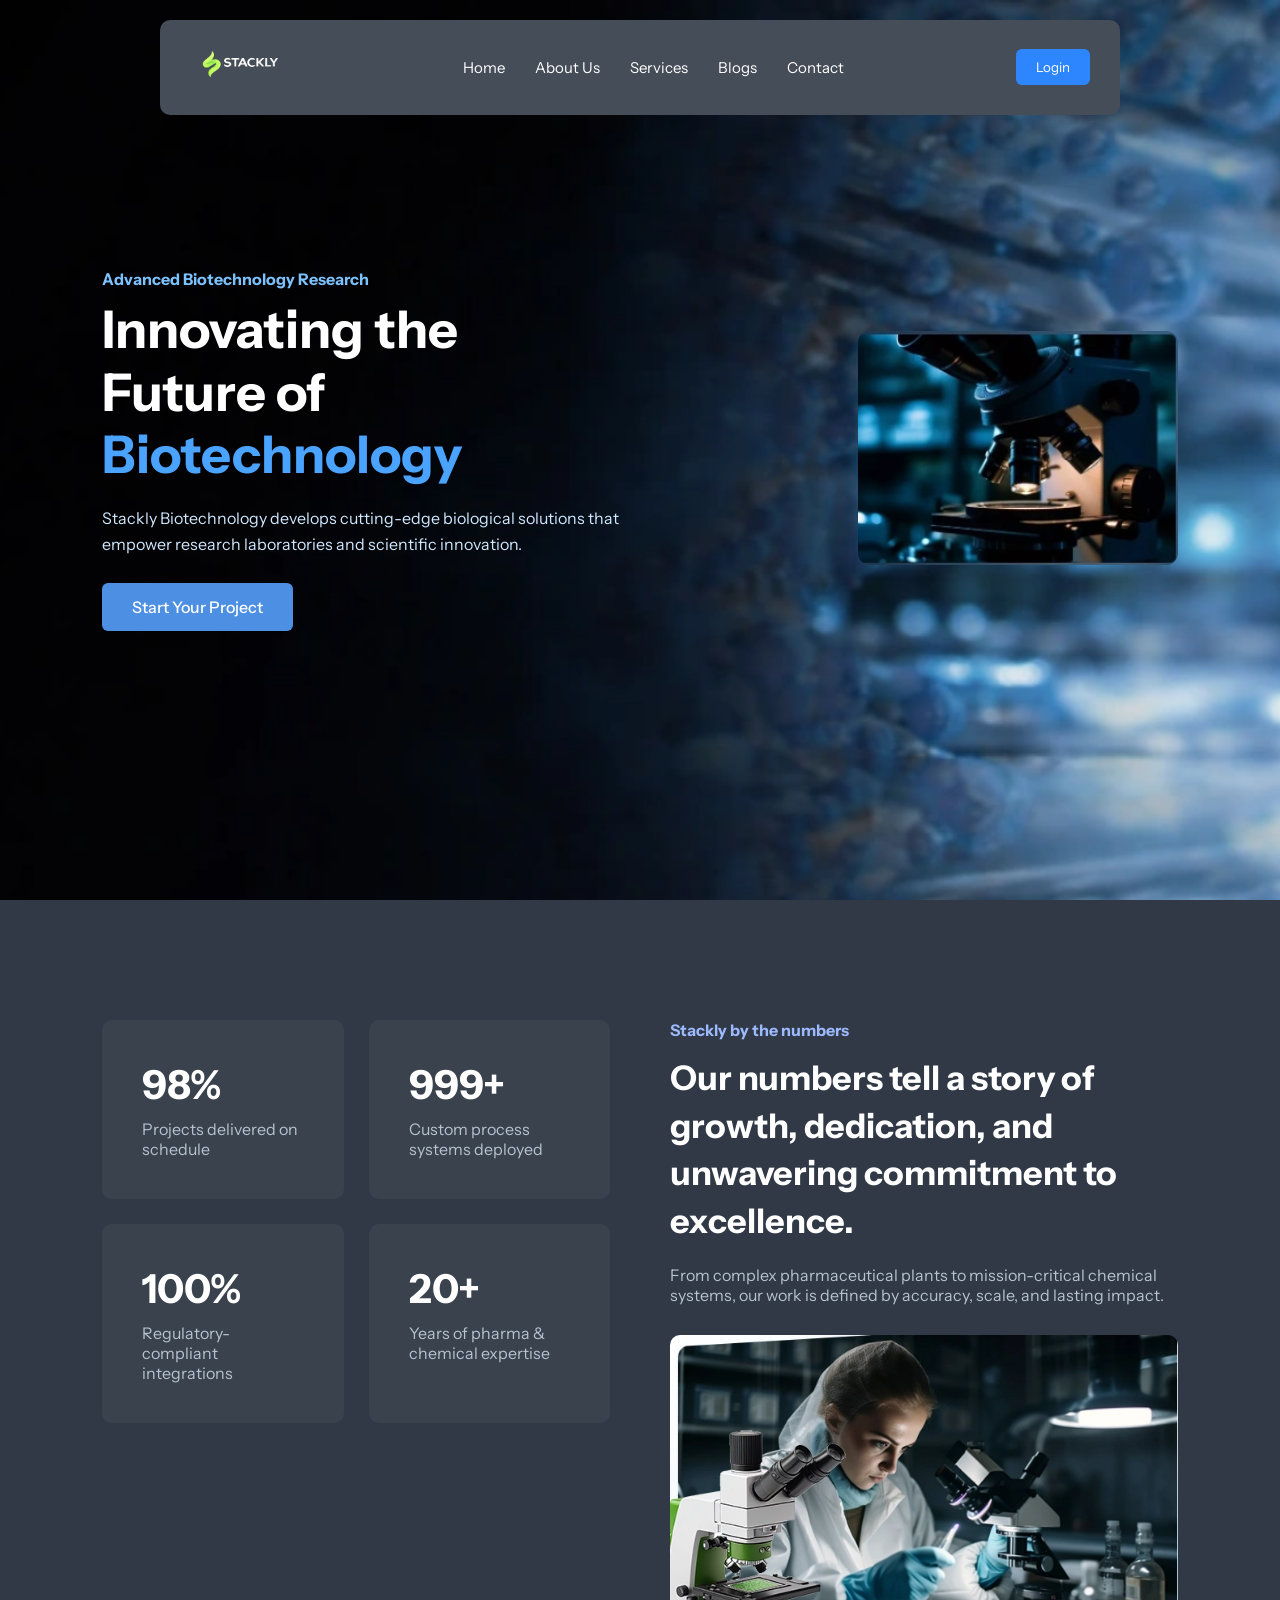
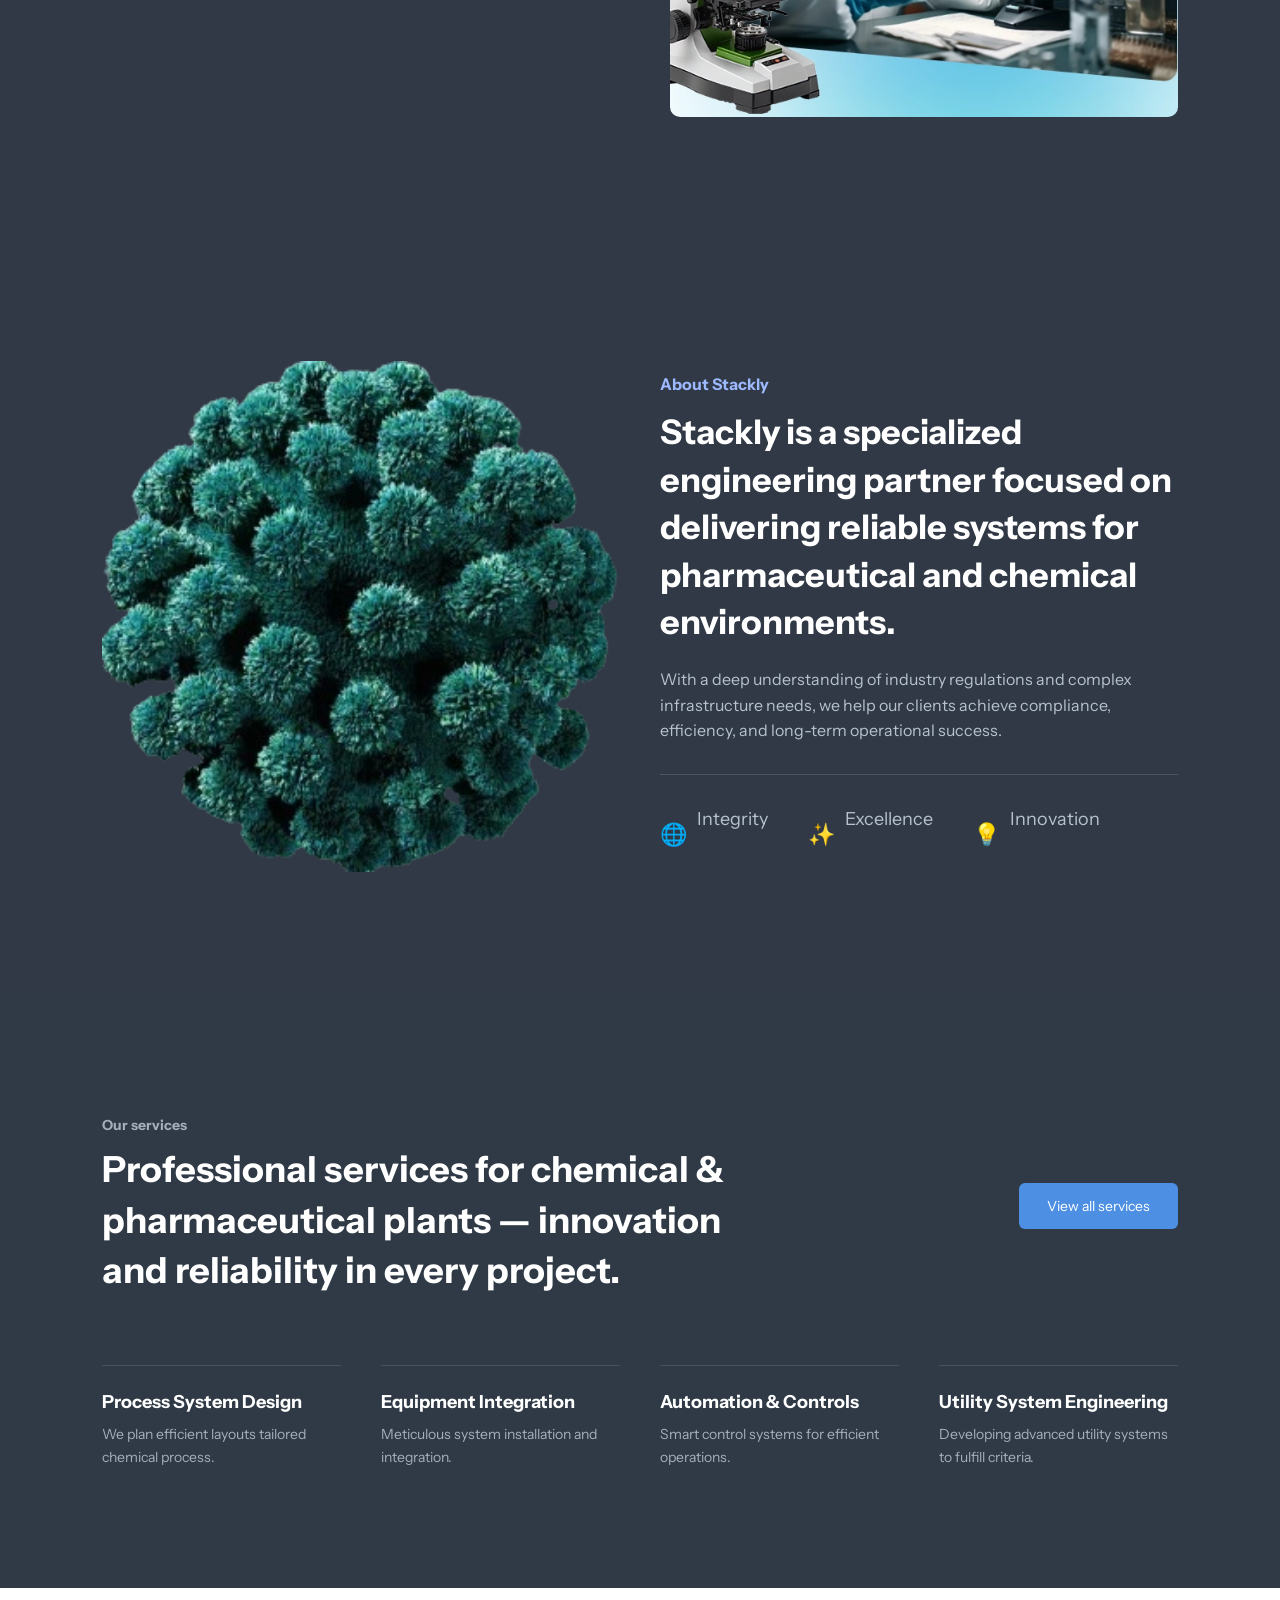
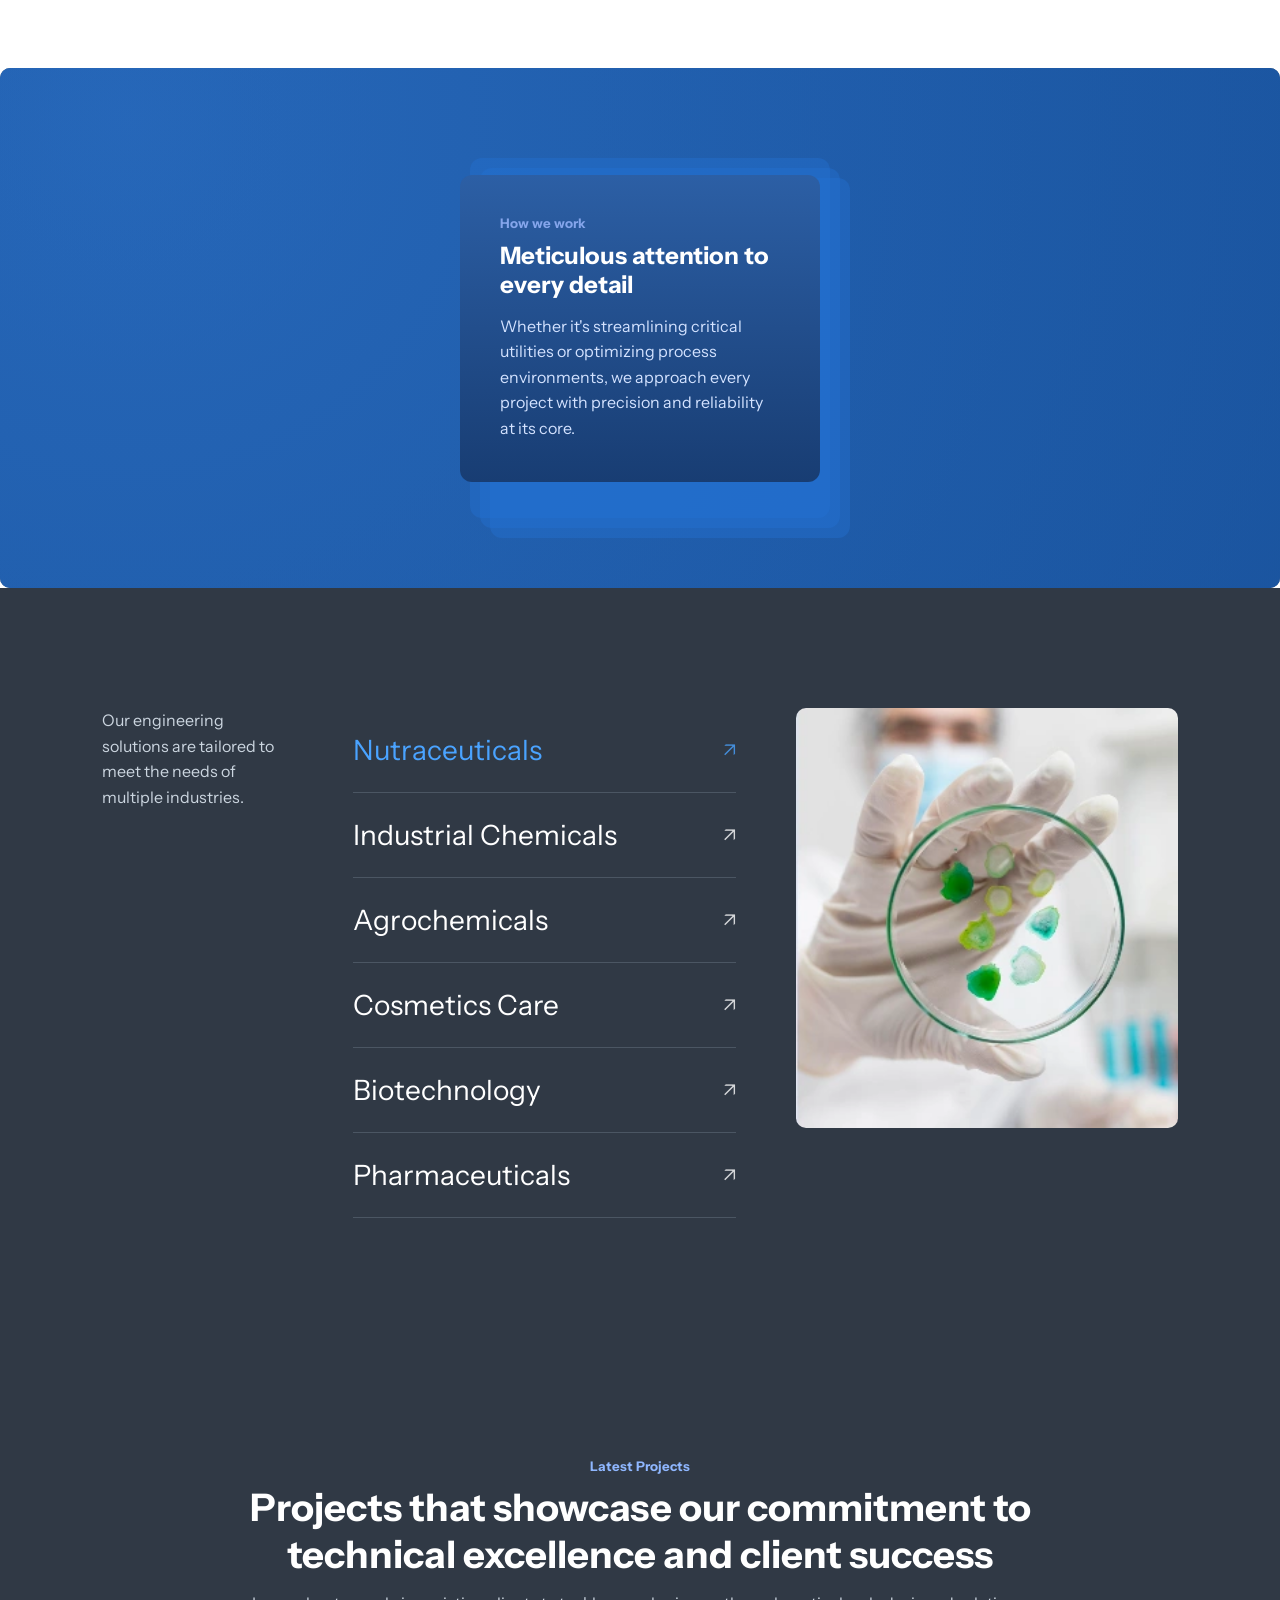
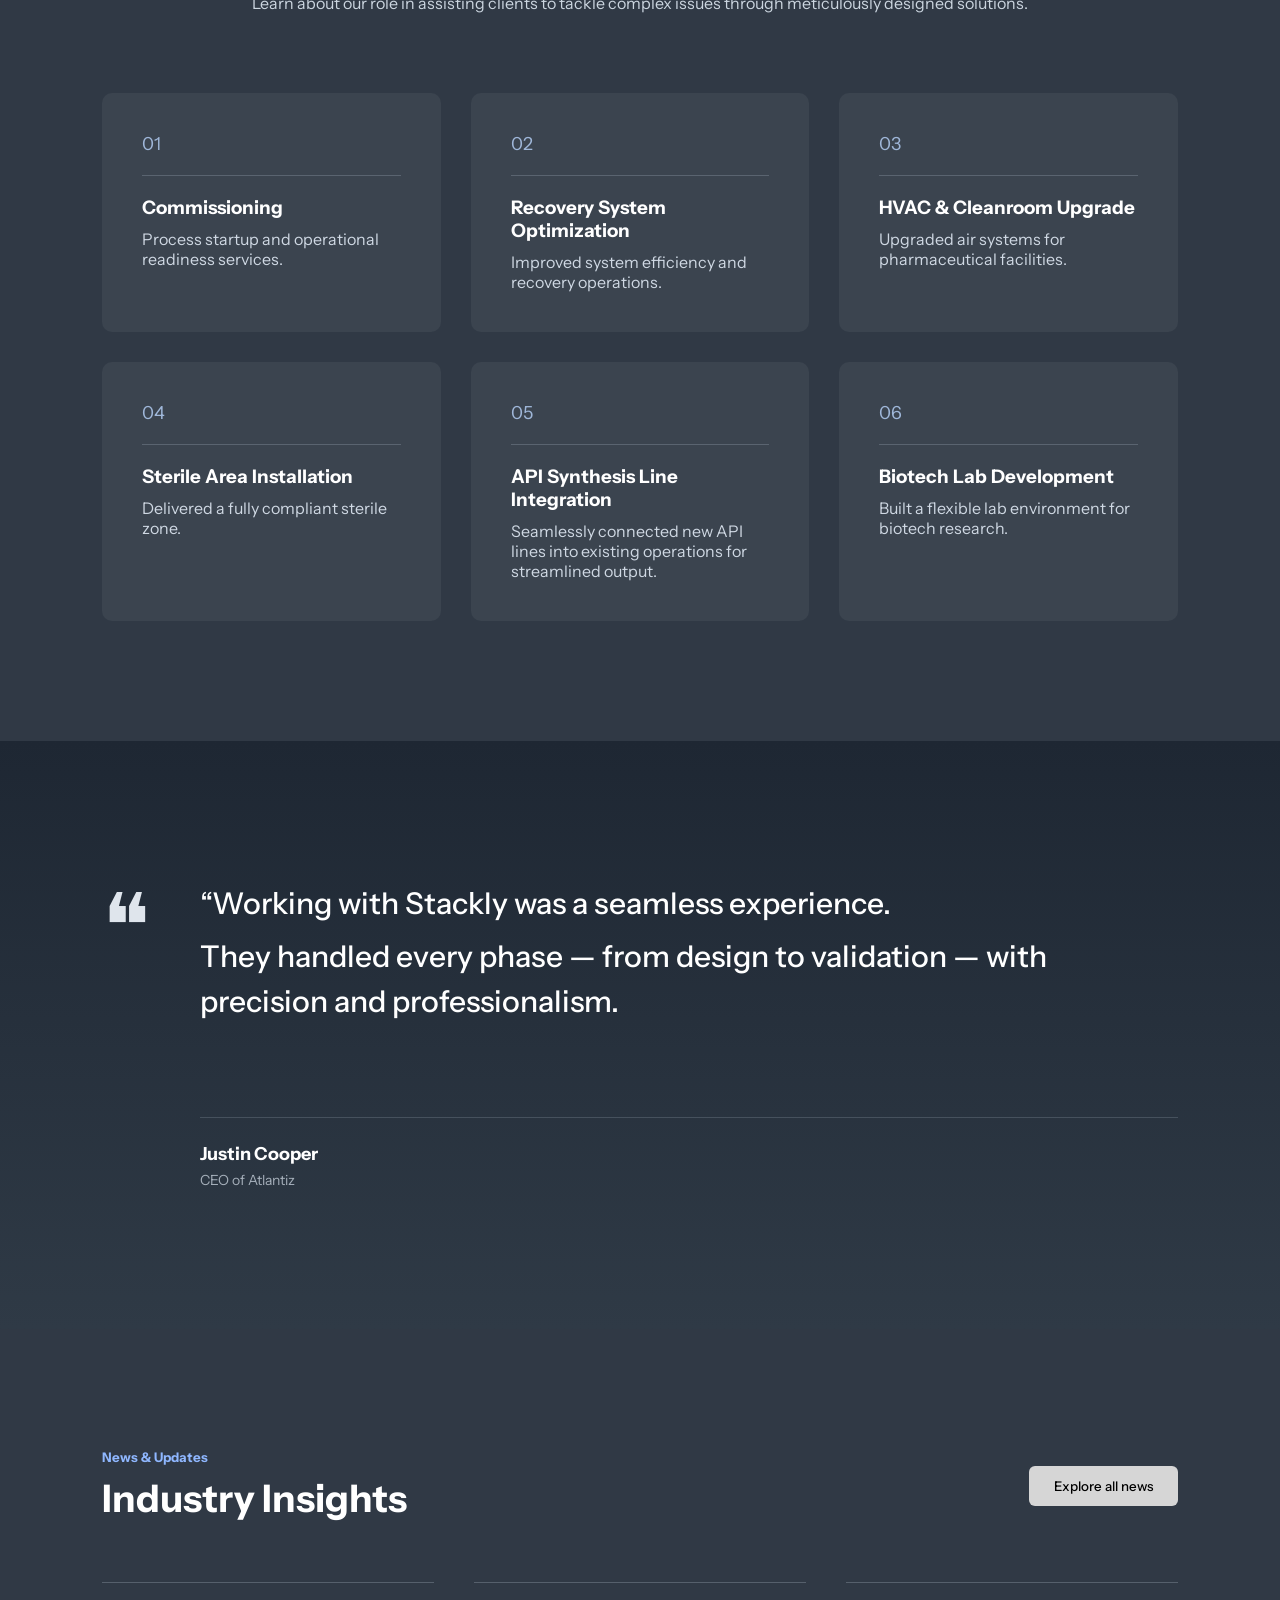
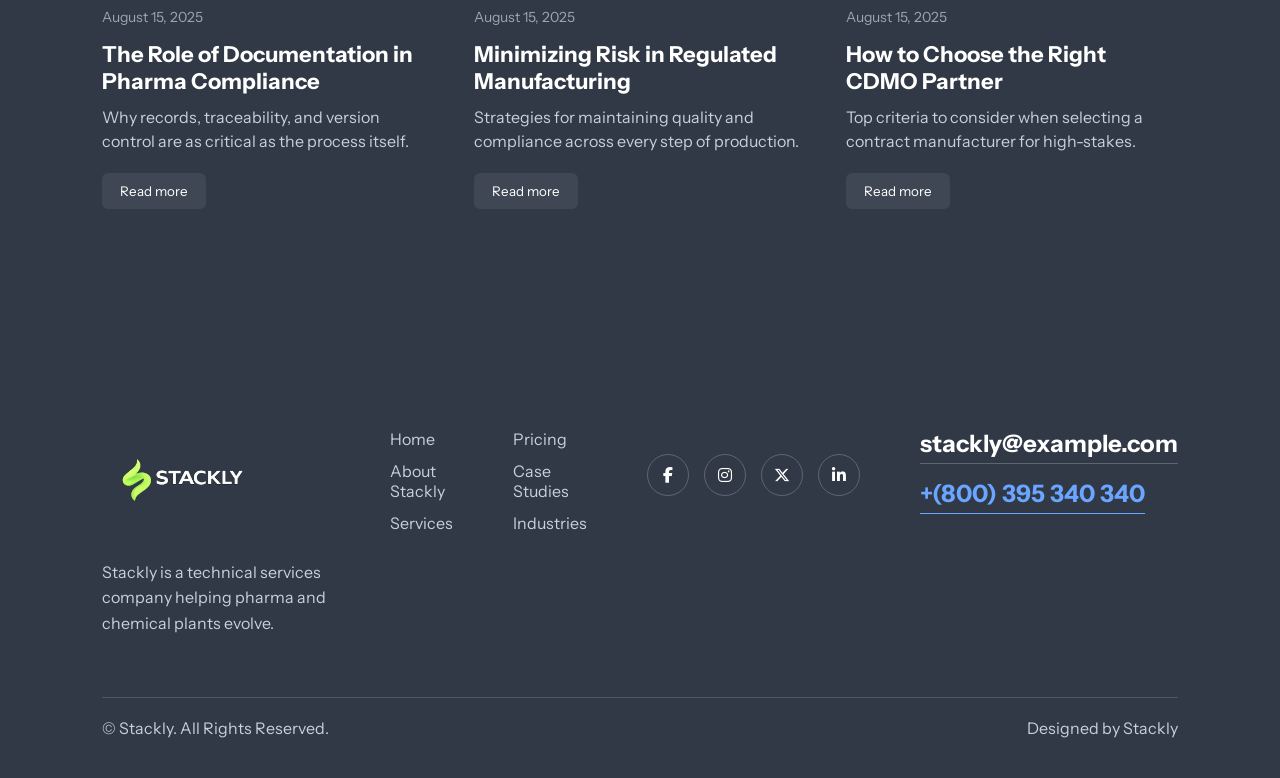
==== commit 979b00f0: "updte code" ====
--- a/index.html
+++ b/index.html
@@ -20,7 +20,7 @@
 <div class="nav-container">
 
 <div class="logo">
-<a href="404.html">
+<a href="index.html">
 <img src="images/loo.webp" alt="logo">
 </a>
 </div>
